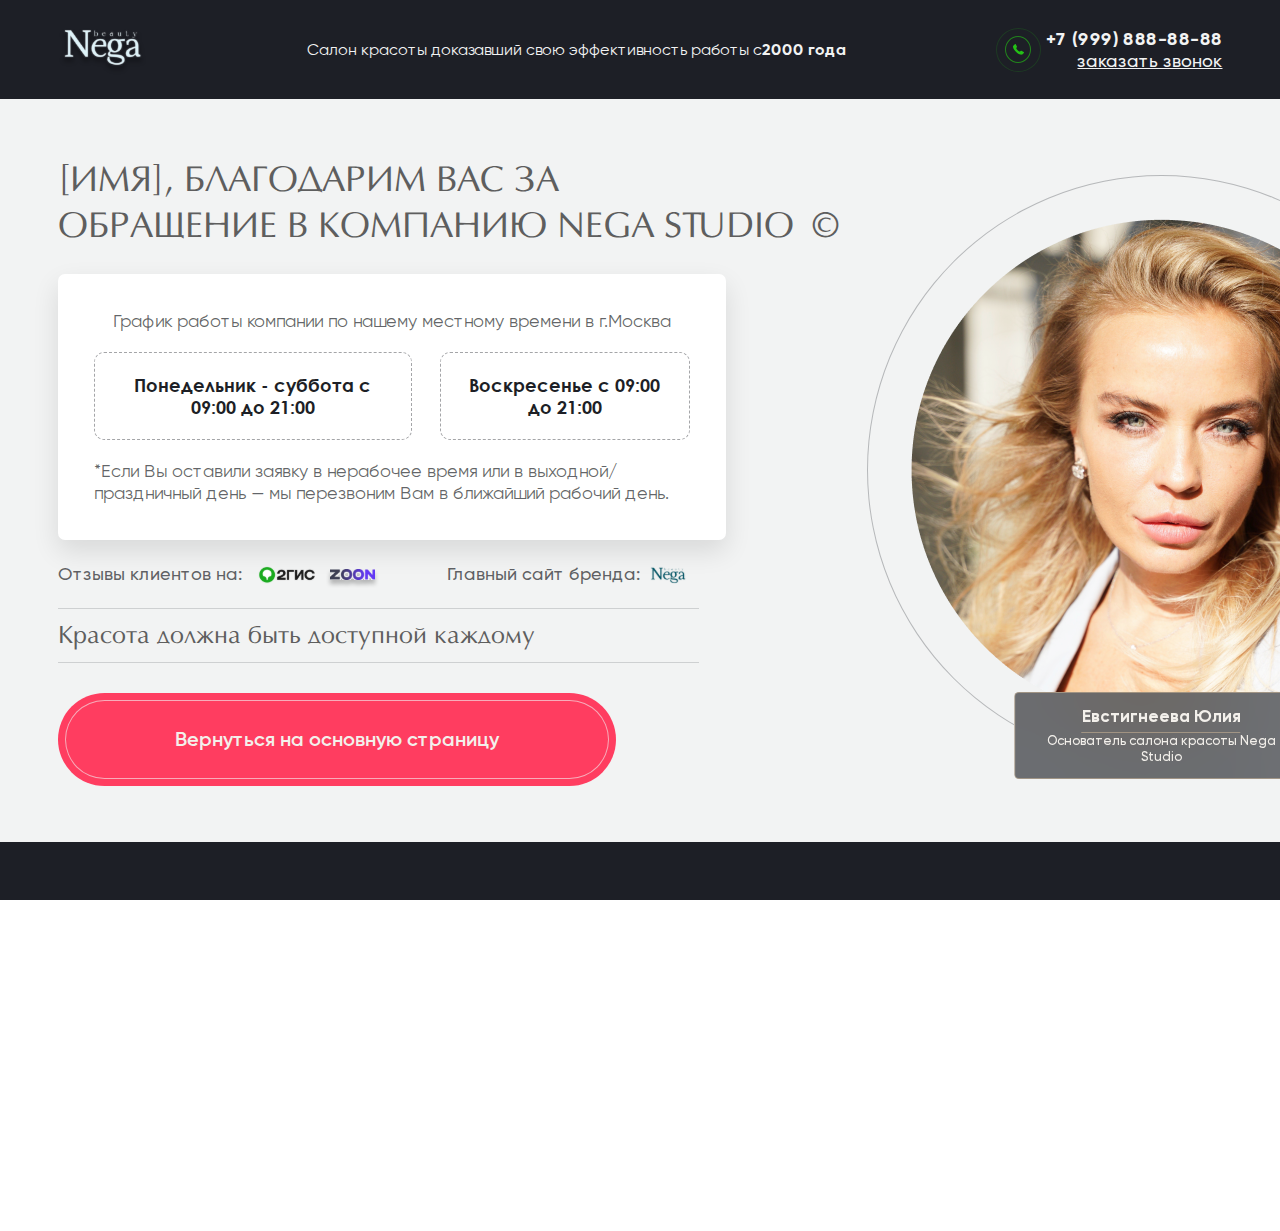
==== thanks.html @ 0b63f5b9 "modals" ====
<!DOCTYPE html>
<html lang="en">
  <head>
    <meta charset="UTF-8" />
    <meta http-equiv="X-UA-Compatible" content="IE=edge" />
    <meta name="viewport" content="width=device-width, initial-scale=1.0" />
    <link rel="stylesheet" href="./css/reset.css" />
    <link rel="stylesheet" href="./css/style.css" />
    <link rel="stylesheet" href="./css/thanks.css" />
    <title>Имидж-студия Nega Beauty</title>
  </head>
  <body id="thanks-body">
    <div class="wrapper thanks-wrapper">
      <header class="header thanks__header">
        <div class="container">
          <div class="header__body">
            <div class="header__logo">
              <img src="./img/thanks/logo.svg" alt="logo" />
            </div>
            <div class="header__descr thanks__descr">
              Салон красоты доказавший свою эффективность работы с
              <span>2000 года</span>
            </div>
            <div class="phone__block">
              <div class="phone__block-img thanks__img">
                <img src="./img/header/phone.svg" alt="phone" />
              </div>
              <div class="phone__block-link thank">
                <a class="phone__number" href="tel:+79166300041"
                  >+7 (999) 888-88-88</a
                >
                <div class="phone__link thank">
                  <a class="modal-phone" data-id="#phone"> заказать звонок </a>
                </div>
              </div>
            </div>
          </div>
        </div>
      </header>
      <div class="thanks">
        <div class="thanks__body">
          <div class="container">
            <div class="thanks__body-content">
              <h2 class="thanks__title">
                <span id="thanks-name">[Имя],</span> благодарим Вас за<br />обращение
                в компанию Nega Studio&nbsp;&copy;
              </h2>
              <div class="thanks__block">
                <p class="block__chart">
                  График работы компании по нашему местному времени в г.Москва
                </p>
                <div class="thanks__block-list">
                  <div class="block__item">
                    Понедельник - суббота с 09:00 до 21:00
                  </div>
                  <div class="block__item">Воскресенье с 09:00 до 21:00</div>
                </div>
                <div class="block__chart-info">
                  *Если Вы оставили заявку в нерабочее время или в
                  выходной/праздничный день — мы перезвоним Вам в ближайший
                  рабочий день.
                </div>
              </div>
              <div class="thanks__links">
                <div class="thanks__feedback">
                  <p class="thanks__feedback-descr">Отзывы клиентов на:</p>
                  <div class="thanks__feedback-icons">
                    <img src="./img/thanks/2gis.svg" alt="2gis" />
                    <img src="./img/thanks/zoon.svg" alt="zoon" class="zoon" />
                  </div>
                </div>
                <div class="thanks__mainweb">
                  <div class="thanks__mainweb-descr">Главный сайт бренда:</div>
                  <img src="./img/thanks/web.svg" alt="web" />
                </div>
              </div>
              <div class="thanks__text">
                Красота должна быть доступной каждому
              </div>
              <div class="btn__cover">
                <button class="btn thanks__btn">
                  Вернуться на основную страницу
                </button>
              </div>
              <div class="thanks__circle">
                <img
                  src="./img/thanks/owner.png"
                  alt="owner"
                  class="owner__photo"
                />
                <div class="about__owner">
                  <div class="owner__title">Евстигнеева Юлия</div>
                  <div class="owner__descr">
                    Основатель салона красоты <span>Nega Studio</span>
                  </div>
                </div>
              </div>
            </div>
          </div>
        </div>
      </div>
      <footer class="footer">
        <div class="container">
          <div class="footer__body">
            <div class="footer__top">
              <p>Nega Studio ®,2000-2022 г.</p>
              <p>ООО «РИЧИ»,ИНН 123456789</p>
              <p>Россия, г. Москва</p>
            </div>
            <div class="footer__middle">
              <img
                src="./img/footer/logo.png"
                alt="logo"
                class="footer__logo"
              />
              <img src="./img/footer/vk.png" alt="vk" class="footer__vk" />
              <div class="footer__policy">
                <span class="politicy">Политика конфиденциальности</span>
              </div>
            </div>
            <div class="footer__bottom">
              <div class="phone__block footer">
                <div class="phone__block-img footer">
                  <img src="./img/header/phone.svg" alt="phone" />
                </div>
                <div class="phone__block-link">
                  <a class="phone__number footer" href="tel:+79166300041"
                    >+7 (999) 888-88-88</a
                  >
                  <div class="phone__link footer">
                    <a class="modal-phone footer" data-id="#phone">
                      заказать звонок
                    </a>
                  </div>
                </div>
              </div>
              <a
                class="f5__block"
                href="https://xn--5-7sbamtgf4aex7b0b.xn--p1ai/"
                target="_blank"
              >
                <img src="./img/footer/f5.png" alt="f5" />
                <p class="f5__descr">
                  Упаковка и продвижение франшиз: <span>«Франчайзинг5»</span>
                </p>
              </a>
            </div>
          </div>
        </div>
      </footer>
    </div>
    <script src="./js/thanks.js"></script>
  </body>
</html>
---- css/style.css ----
@font-face {
  font-family: "gilroy-bold";
  src: url("../fonts/gilroy-bold.ttf");
}
@font-face {
  font-family: "gilroy-medium";
  src: url("../fonts/gilroy-medium.ttf");
}
@font-face {
  font-family: "gilroy-regular";
  src: url("../fonts/gilroy-regular.ttf");
}
@font-face {
  font-family: "gilroy-semibold";
  src: url("../fonts/gilroy-semibold.ttf");
}
@font-face {
  font-family: "Optima Cyr";
  src: url("../fonts/optima-cyr.otf");
}

/* =========================================== general styles ============================================== */
html,
body {
  width: 100%;
  height: 100%;
  font-family: "gilroy-regular";
  font-weight: 400;
  color: #5e5e5e;
  -webkit-font-smoothing: antialiased;
  -moz-osx-font-smoothing: grayscale;
}

.wrapper {
  width: 100%;
  min-height: 100%;
  display: flex;
  flex-direction: column;
  margin: 0 auto;
}
.page__content {
  flex: 1 1 100%;
}
.container {
  max-width: 1310px;
  padding: 0 15px;
  margin: 0 auto;
}
@media (max-width: 600px) {
  .container {
    max-width: 300px;
  }
}
.title {
  font-family: "Optima Cyr";
  font-weight: 400;
  font-size: 35px;
  line-height: 100%;
  text-align: center;
  text-transform: uppercase;
  color: #fff;
}
.title span {
  background: #ffe2c7;
  padding: 2px 7px;
  border-radius: 8px;
  color: #343c43;
}
@media (max-width: 768px) {
  .title {
    font-size: 28px;
  }
}
@media (max-width: 600px) {
  .title {
    font-size: 20px;
    line-height: 120%;
  }
}
.descr {
  font-family: "Optima Cyr";
  font-weight: 400;
  font-size: 25px;
  line-height: 100%;
  text-align: center;
  color: #f3f0eb;
}
@media (max-width: 768px) {
  .descr {
    font-size: 20px;
  }
}
@media (max-width: 600px) {
  .descr {
    font-size: 18px;
    line-height: 120%;
  }
}
.btn__cover {
  background: #ff3d60;
  border-radius: 85px;
  padding: 7px;
  display: inline-block;
}

.btn__cover:hover {
  background: #ff5170;
  box-shadow: 0px 0px 19px #ff5170;
}
.btn__cover:active .btn {
  background: #f22147;
}
.btn__cover:active {
  background: #f22147;
  box-shadow: 0px 4px 9px rgba(0, 0, 0, 0.19);
}
.btn {
  background: #ff3d60;
  border-radius: 85px;
  border: 1px solid rgba(242, 244, 243, 0.61);
  font-family: "gilroy-semibold";
  font-weight: 600;
  font-size: 20px;
  line-height: 25px;
  text-align: center;
  color: #f3f0eb;
  padding: 26px 109px 25.5px;
}

/* =================================================  header  ================================================ */
.header {
  position: absolute;
  top: 0;
  left: 0;
  width: 100%;
  z-index: 5;
  padding: 24px 0px;
}
.header__body {
  display: flex;
  justify-content: space-between;
}
.header__logo {
  display: flex;
  align-items: center;
}
.header__logo-line {
  width: 45px;
  height: 1px;
  background-color: #5e5e5e;
  transform: rotate(90deg);
  padding: 0 22px;
}
.header__logo-descr {
  font-weight: 400;
  font-size: 13px;
  line-height: 143.52%;
  max-width: 93px;
}
.header__descr {
  font-weight: 500;
  font-size: 18px;
  line-height: 22px;
  text-align: center;
  max-width: 315px;
  margin: 0 auto;
}
.phone__block {
  display: flex;
  align-items: center;
}
.phone__block-img {
  width: 26px;
  height: 27px;
  border-radius: 50%;
  border: 1px solid rgba(36, 192, 22, 0.63);
  display: flex;
  align-items: center;
  justify-content: center;
  margin-right: 15px;

  position: relative;
}
.phone__block-img::before {
  content: "";
  width: 45px;
  height: 44px;
  border-radius: 50%;
  border: 1px solid rgba(36, 192, 22, 0.17);

  position: absolute;
  top: -9px;
  left: -10px;
}
.phone__block:hover .phone__block-img {
  animation: ring 1s 0.4s ease-in-out infinite;
}
@keyframes ring {
  0% {
    transform: scale(50%);
  }
  15% {
    transform: scale(55%);
  }
  30% {
    transform: scale(60%);
  }
  45% {
    transform: scale(65%);
  }
  60% {
    transform: scale(70%);
  }
  75% {
    transform: scale(80%);
  }
  90% {
    transform: scale(90%);
  }
  100% {
    transform: scale(100%);
  }
}
.phone__number {
  font-family: "gilroy-bold";
  font-weight: 700;
  font-size: 18px;
  line-height: 22px;
  text-align: right;
  letter-spacing: 0.025em;
  text-transform: uppercase;
}
.phone__link {
  font-family: "gilroy-medium";
  text-decoration: underline;
  font-weight: 500;
  font-size: 18px;
  line-height: 120%;
  text-align: right;
  cursor: pointer;
}
.phone__link:hover {
  text-decoration: none;
}
@media (max-width: 768px) {
  .header__descr {
    display: none;
  }
}
@media (max-width: 600px) {
  .header__logo-line {
    display: none;
  }
  .header__logo-descr {
    display: none;
  }
  .phone__block-img {
    display: none;
  }
  .phone__number {
    font-size: 16px;
  }
  .phone__link {
    font-size: 16px;
  }
  .header {
    padding: 20px 0px;
  }
}
/* =======================================  main  ========================================== */
.main {
  background: url("../img/main/effect.png") 0 0 / cover no-repeat,
    url("../img/main/owner.png") 100% 100% no-repeat,
    url("../img/main/back.png") 50% 50% / cover no-repeat;
}
.main__body {
  padding: 183px 0px 99px;
}
.main__title {
  font-family: "Optima Cyr";
  font-style: normal;
  font-weight: 400;
  font-size: 36px;
  line-height: 128.5%;
  text-transform: uppercase;
  max-width: 955px;
  padding-bottom: 46px;
}
.main__title span {
  color: rgba(52, 60, 67, 1);
  background-color: #ffe2c7;
  border-radius: 8px;
}
.main__descr {
  font-weight: 300;
  font-size: 24px;
  line-height: 120%;
  max-width: 760px;
  padding-bottom: 48px;
}
.main__descr span {
  font-family: "gilroy-bold";
  font-weight: 700;
}
.main__list {
  display: flex;
  padding-bottom: 81px;
}
.main__list > *:not(:last-child) {
  margin-right: 62px;
}
.main__item {
  display: flex;
  flex-direction: column;
  align-items: center;
}
.main__item-img {
  width: 55.65px;
  height: 55.65px;
  border-radius: 50%;
  border: 1.0702px dashed #343c43;
  display: flex;
  justify-content: center;
  align-items: center;
  margin-bottom: 12px;
}
.main__item-descr {
  max-width: 276px;
  font-weight: 400;
  font-size: 17px;
  line-height: 20px;
  text-align: center;
}
.main__item-descr span {
  font-family: "gilroy-bold";
  font-weight: 700;
}
.main__button {
  display: flex;
  align-items: center;
}
.button__line {
  width: 44px;
  height: 3px;
  background: rgba(0, 0, 0, 0.28);
  border-radius: 17px;
  transform: rotate(90deg);
}
.button__descr {
  max-width: 270px;
  font-family: "gilroy-medium";
  font-weight: 500;
  font-size: 18px;
  line-height: 125%;
  color: rgba(29, 31, 38, 0.5);
}
.main__slider {
  display: none;
}
@media (max-width: 990px) {
  .main__title {
    font-size: 32px;
  }
  .main__descr {
    font-size: 22px;
    padding-bottom: 35px;
  }
  .main__list > *:not(:last-child) {
    margin-right: 30px;
  }
}
@media (max-width: 768px) {
  .main__title {
    font-size: 26px;
    padding-bottom: 30px;
  }
  .main__descr {
    font-size: 18px;
    padding-bottom: 30px;
  }
  .main__body {
    padding: 138px 0px 50px;
  }
  .btn {
    padding: 18px 65px 18.5px;
  }
}
@media (max-width: 600px) {
  .main {
    background: url("../img/main/effect.png") 0% 100% / cover no-repeat,
      url("../img/main/back.png") 50% 50% / cover no-repeat;
  }
  .main__body {
    padding: 85px 0px 40px;
  }
  .main__title {
    font-size: 20px;
    text-align: center;
    padding-bottom: 25px;
  }
  .main__descr {
    font-size: 16px;
    padding-bottom: 25px;
    text-align: center;
  }
  .main__list {
    display: none;
  }
  .main__slider {
    display: block;
    padding-bottom: 25px;
  }
  .slider-flex {
    display: flex;
    position: relative;
  }
  .slider-track {
    margin: 0 auto;
  }

  .slide-list {
    display: none;
    transition: opacity 0.3s ease-in-out;
  }
  .slide-active {
    display: block;
  }

  .slide-dots {
    display: flex;
    justify-content: center;
    margin-top: 15px;
  }
  .slide-dot.slide-active {
    background-color: #ff3d60;
  }
  .slide-dot {
    width: 15px;
    height: 15px;
    border-radius: 50%;
    background-color: #ffe2c7;
    margin-right: 10px;
    cursor: pointer;
  }
  .slide-dot:last-child {
    margin-right: 0;
  }
  .main__button {
    flex-direction: column;
  }
  .btn {
    font-size: 18px;
    padding: 16px 37px 15.5px;
  }
  .button__line {
    display: none;
  }
  .button__descr {
    font-size: 16px;
    margin: 0 auto;
    text-align: center;
    padding-top: 15px;
  }
}

/* ===================================  format  =============================================== */

.format {
  background: url("../img/format/back.png") 50% / cover no-repeat;
  overflow-x: hidden;
}
.format__body {
  padding: 155px 0 140px;
}

.format__title {
  max-width: 580px;
  margin: 0 auto;
  padding-bottom: 16px;
}
.format__descr {
  padding-bottom: 238px;
}
.format__tab {
  padding-bottom: 60px;
}
.tabs {
  display: flex;
}
.tabs > *:not(:last-child) {
  margin-right: 30px;
}
.tab__elem {
  display: flex;
  align-items: center;
  justify-content: center;
  padding: 16px 45px 11px;
  border-top-left-radius: 24px;
  border-top-right-radius: 24px;
  border: 1px solid #f8e7c6;
  border-bottom: none;
  color: #ebe5e5;
  font-family: "gilroy-semibold";
  font-weight: 600;
  font-size: 18px;
  line-height: 22px;
  text-align: center;
  max-width: 260px;
  transition: all 0.1s ease-in-out;
  cursor: pointer;
}
.tab__elem.active {
  color: #46484c;
  background: linear-gradient(180deg, #e3c08d 0%, #fed88c 100%);
  box-shadow: inset 0px -6px 14px rgba(0, 0, 0, 0.25);
  border: none;
}
.contents {
  position: relative;
}
.content__elem {
  background: linear-gradient(101.11deg, #f5ebeb 0.65%, #d7d7d7 100%);
  border-radius: 0px 24px 24px 24px;
  width: 100%;
  padding: 53px 45px 29px;
  display: none;
  position: relative;
  z-index: 5;
}
.content__elem.active {
  display: block;
}
.content__img {
  display: none;
  position: absolute;
  top: -205px;
  right: 181px;
  z-index: 1;
}
.content__img.first {
  z-index: 10;
}
.content__img.second {
  top: -247px;
  right: 0px;
}
.content__img.active {
  display: block;
}
.content__effect {
  position: absolute;
  top: -335px;
  right: 39px;
  max-width: 650px;
}
.elem__top {
  display: flex;
  justify-content: space-between;
  align-items: center;
  padding-bottom: 33px;
  border-bottom: 1px solid #32405c;
}
.elem__title {
  font-family: "gilroy-medium";
  font-weight: 500;
  font-size: 25px;
  line-height: 120%;
  color: #46484c;
}
.elem__title span {
  font-family: "gilroy-bold";
  font-weight: 700;
}
.elem__count {
  font-family: "gilroy-bold";
  font-weight: 700;
  font-size: 20px;
  line-height: 125%;
  text-align: right;
  color: #46484c;
}
.elem__block {
  display: flex;
}
.elem__block > *:not(:last-child) {
  margin-right: 75px;
}
.elem__block.second > *:not(:last-child) {
  margin-right: 55px;
}
.block__item {
  padding: 28px 0px 50px;
}
.block__item-title {
  display: flex;
  align-items: center;
  justify-content: center;
  padding: 10px;
  background: #32405c;
  border-radius: 15px;
  font-family: "gilroy-regular";
  font-weight: 400;
  font-size: 18px;
  line-height: 120%;
  color: #f8f8f8;
  margin-bottom: 60px;
  height: 90px;
}
.block__item-title.second {
  padding: 10px;
}

.block__item-title span {
  font-family: "gilroy-semibold";
  font-weight: 600;
}

.block__item-item {
  display: flex;
  justify-content: space-between;
  align-items: center;
  border-bottom: 1px dashed #cfcfcf;
}
.block__item-descr {
  font-family: "gilroy-regular";
  font-weight: 400;
  font-size: 18px;
  line-height: 144.43%;
  color: #46484c;
}
.elem__bottom {
  display: flex;
  justify-content: space-between;
}
.elem__text {
  font-family: "gilroy-regular";
  font-weight: 400;
  font-size: 20px;
  line-height: 120%;
}
.elem__text span {
  font-family: "gilroy-bold";
  font-weight: 700;
}

@media (max-width: 1198px) {
  .content__effect {
    width: 550px;
    top: -269px;
    right: 35px;
  }
  .content__img.second {
    max-width: 380px;
    top: -155px;
    right: 70px;
  }
  .content__img.first {
    max-width: 320px;
    top: -165px;
    right: 140px;
  }
  .block__item-title {
    padding: 10px 15px;
  }
}
@media (max-width: 1131px) {
  .content__elem {
    padding: 30px 20px 20px;
  }
  .elem__title {
    font-size: 20px;
  }
  .elem__count {
    font-size: 18px;
  }
  .elem__top {
    padding-bottom: 20px;
  }
  .elem__text {
    font-size: 18px;
  }
}
@media (max-width: 1024px) {
  .content__effect {
    display: none;
  }
  .content__img.first {
    right: 28px;
  }
  .content__img.second {
    right: -6px;
  }
  .tab__elem {
    padding: 15px 20px 11px;
    font-size: 16px;
  }
  .block__item-title {
    font-size: 16px;
    margin-bottom: 35px;
  }
  .elem__block.second > *:not(:last-child) {
    margin-right: 30px;
  }
  .elem__block > *:not(:last-child) {
    margin-right: 30px;
  }
  .block__item-descr {
    font-size: 14px;
  }
  .elem__text {
    font-size: 16px;
    max-width: 190px;
  }
}
@media (max-width: 850px) {
  .content__img.active {
    display: none;
  }
}
@media (max-width: 768px) {
  .format__body {
    padding: 80px 0;
  }
  .format__descr {
    padding-bottom: 55px;
  }
  .format__tab {
    padding-bottom: 25px;
  }
  .elem__title {
    font-size: 16px;
  }
  .elem__count {
    font-size: 15px;
  }
  .content__elem {
    padding: 15px;
  }
  .elem__top {
    padding-bottom: 15px;
  }
  .block__item {
    padding: 15px 0px 25px;
  }
  .elem__block {
    flex-direction: column;
  }
  .elem__block > *:not(:last-child) {
    margin-right: 0px;
  }
  .elem__bottom {
    flex-direction: column;
  }
  .elem__text {
    max-width: 100%;
    margin: 0 auto;
    text-align: center;
  }
  .elem__block.second > *:not(:last-child) {
    margin-right: 0px;
  }
}
@media (max-width: 600px) {
  .format__body {
    padding: 40px 0;
  }
  .format__descr {
    padding-bottom: 25px;
  }
  .tabs > *:not(:last-child) {
    margin-right: 10px;
  }
  .tab__elem {
    padding: 7px;
    font-size: 14px;
    max-width: 152px;
    line-height: 16px;
    border-top-left-radius: 12px;
    border-top-right-radius: 12px;
  }
  .content__elem {
    border-radius: 0px;
  }
  .elem__top {
    flex-direction: column;
    align-items: center;
    justify-content: center;
    text-align: center;
  }
  .block__item-title {
    padding: 5px;
    font-size: 14px;
    text-align: center;
    margin-bottom: 20px;
    height: auto;
  }
  .block__item {
    padding: 15px 0px;
  }
  .elem__text {
    font-size: 14px;
  }
  .elem__bottom > *:not(:last-child) {
    padding-bottom: 5px;
  }
  .block__item-title.second {
    padding: 5px;
  }
}

.format__sale {
  border-top: 1px solid #dcc29d;
  border-bottom: 1px solid #dcc29d;
  display: flex;
  justify-content: space-between;
  align-items: center;
  margin-bottom: 50px;
}
.sale__descr {
  font-family: "gilroy-regular";
  font-weight: 400;
  font-size: 20px;
  line-height: 116.2%;
  color: #f5ebeb;
  max-width: 946px;
  margin-right: 10px;
}
.sale__descr span {
  color: rgba(220, 194, 157, 1);
  font-family: "gilroy-bold";
  font-weight: 700;
}
.sale__amount {
  font-family: "Bebas Neue", cursive;
  font-size: 90.2219px;
  line-height: 116.2%;
  text-align: right;
  color: #dcc29d;
}

@media (max-width: 1024px) {
  .sale__amount {
    font-size: 75px;
  }
}
@media (max-width: 768px) {
  .sale__amount {
    font-size: 60px;
  }
  .sale__descr {
    font-size: 18px;
  }
}
@media (max-width: 600px) {
  .format__sale {
    flex-direction: column;
    padding: 5px;
    margin-bottom: 30px;
  }
  .sale__amount {
    font-size: 45px;
  }
  .sale__descr {
    font-size: 16px;
    text-align: center;
    margin-right: 0px;
  }
}

.format__marketing {
  display: flex;
  flex-direction: column;
  align-items: center;
  justify-content: center;
}
.marketing__schema {
  margin-right: 60px;
  margin-bottom: 87px;
}
.marketing__descr {
  font-family: "gilroy-medium";
  font-weight: 500;
  font-size: 18px;
  line-height: 120%;
  text-align: center;
  color: #d9d9d9;
  max-width: 1060px;
}
.marketing__descr.first {
  padding-bottom: 20px;
}
.marketing__block {
  display: none;
}
@media (max-width: 1023px) {
  .marketing__schema {
    max-width: 650px;
    margin-right: 35px;
    margin-bottom: 40px;
  }
}
@media (max-width: 768px) {
  .marketing__schema {
    max-width: 500px;
  }
  .marketing__descr {
    font-size: 16px;
  }
}
@media (max-width: 600px) {
  .marketing__schema {
    display: none;
  }
  .marketing__block {
    display: block;
  }
  .marketing__title {
    font-family: "gilroy-medium";
    font-weight: 500;
    font-size: 16px;
    line-height: 120%;
    text-align: center;
    color: #d9d9d9;
    border-radius: 15px;
    border: 1px dashed #ffffff;
    padding: 5px;
  }
  .marketing__title span {
    color: #dcc29d;
    font-family: "gilroy-bold";
  }
  .marketing__list {
    padding-top: 15px;
    padding-bottom: 25px;
  }
  .marketing__list > *:not(:last-child) {
    padding-bottom: 10px;
  }
  .marketing__item {
    display: flex;
    justify-content: space-between;
    align-items: center;
    padding: 5px 10px;
  }
  .marketing__item p {
    font-family: "gilroy-medium";
    font-weight: 500;
    font-size: 14px;
    line-height: 120%;
    color: #f3f0eb;
  }
  .marketing__item img {
    width: 28px;
  }
}
/* ====================================================  history  =============================================== */
.history {
  background: url("../img/history/back.png") 50% 0 / cover no-repeat;
}
.history__body {
  padding: 188px 0px 109px;
  position: relative;
}
.history__title {
  max-width: 620px;
  margin-left: 546px;
  color: #5e5e5e;
  text-align: left;
  padding-bottom: 42px;
}
.history__list {
  margin-left: 546px;
}
.history__list > *:not(:last-child) {
  margin-bottom: 28px;
}

.history__item-title {
  font-family: "gilroy-bold";
  font-size: 25px;
  color: #5e5e5e;
}
.history__item-descr {
  font-family: "gilroy-medium";
  font-size: 18px;
  line-height: 120%;
  color: #5e5e5e;
}

.history__card {
  position: absolute;
  left: 240px;
  bottom: 267px;
  background: rgba(29, 31, 38, 0.63);
  border: 1px solid rgba(220, 194, 157, 0.47);
  backdrop-filter: blur(42px);
  border-radius: 5px;
  padding: 13px 20px;
}
.card__title {
  font-family: "gilroy-bold";
  font-size: 18px;
  line-height: 120%;
  color: #f3f0eb;
  padding-bottom: 4px;
  border-bottom: 1px solid rgba(220, 194, 157, 0.47);
}
.card__descr {
  font-family: "gilroy-medium";
  font-size: 14px;
  line-height: 120%;
  color: #f3f0eb;
  max-width: 160px;
}
.card__descr span {
  font-family: "gilroy-bold";
}

@media (max-width: 1200px) {
  .history__title {
    margin-left: calc(15px + (546 - 15) * ((100vw - 600px) / (1200 - 600)));
  }
  .history__list {
    margin-left: calc(15px + (546 - 15) * ((100vw - 600px) / (1200 - 600)));
  }
}
@media (max-width: 1100px) {
  .history__card {
    display: none;
  }
}
@media (max-width: 768px) {
  .history__body {
    padding: 80px 0px 60px;
  }
  .history__item {
    padding-left: 20px;
  }
  .history__item-title {
    font-size: 20px;
  }
  .history__item-descr {
    font-size: 16px;
  }
}
@media (max-width: 600px) {
  .history__body {
    padding: 40px 0px;
  }
  .history__title {
    margin-left: 0px;
    padding-bottom: 25px;
    text-align: center;
  }
  .history__list {
    margin-left: 0px;
  }
  .history__item {
    padding-left: 0px;
  }
  .history__item-title {
    font-size: 16px;
    text-align: center;
    padding-bottom: 5px;
  }
  .history__item-descr {
    font-size: 14px;
    text-align: center;
  }
  .history__list > *:not(:last-child) {
    margin-bottom: 20px;
  }
}

/* =====================================================  way  ============================================ */
.way {
  background: url("../img/way/way.png") 50% 0 / cover no-repeat, #e0e0e0;
}

.way__body {
  padding-top: 45px;
  padding-bottom: 88px;
}
.way__title {
  font-family: "Optima Cyr";
  font-weight: 400;
  font-size: 30px;
  line-height: 116%;
  text-transform: uppercase;
  color: #5e5e5e;
  padding-bottom: 32px;
}
.way__list {
  display: flex;
  padding-bottom: 180px;
}
.way__list > *:not(:last-child) {
  margin-right: 40px;
}
.way__item.first {
  padding-top: 431px;
}
.way__item.first img {
  padding-top: 44px;
}
.way__item.second {
  padding-top: 301px;
}
.way__item.second img {
  padding-top: 53px;
}
.way__item.third {
  padding-top: 88px;
}
.way__item.third img {
  padding-top: 139px;
}
.way__item.fourth img {
  padding-top: 48px;
}
.way__item-title {
  font-family: "gilroy-bold";
  font-size: 25px;
  line-height: 31px;
  color: #5e5e5e;
  padding-bottom: 15px;
}
.way__item-descr {
  max-width: 290px;
  font-family: "gilroy-medium";
  font-size: 18px;
  line-height: 120%;

  color: #5e5e5e;
}

.way__form {
  background: #1d1f26;
  border-radius: 10px;
  padding-top: 45px;
  padding-bottom: 51px;
}
.way__form-title {
  font-family: "Optima Cyr";
  font-weight: 400;
  font-size: 25px;
  line-height: 116%;
  text-align: center;
  text-transform: uppercase;
  color: #f3f0eb;
  max-width: 867px;
  margin: 0 auto;
  padding-bottom: 20px;
}
.form__field {
  display: flex;
  justify-content: space-between;
  align-items: center;
  padding: 0px 52px 0px;
  margin-bottom: 25px;
}
.form__input {
  border: 1px solid rgba(255, 255, 255, 0.24);
  border-radius: 5px;
  background: none;
  width: 244px;
  height: 56px;
  font-family: "gilroy-regular";
  font-style: italic;
  font-size: 16px;
  line-height: 19px;
  color: rgba(255, 255, 255, 0.7);
}
.form__input-phone {
  background: url("../img/form/phone.svg") 10px 18px no-repeat;
  padding-left: 36px;
}
.form__input-city {
  background: url("../img/form/email.svg") 24px 20px no-repeat;
  padding-left: 53px;
}
.form__input-name {
  background: url("../img/form/name.svg") 7px 15px no-repeat;
  padding-left: 34px;
}
.btn__way {
  padding: 19px 67px 17px;
}
.form__policy {
  display: flex;
  align-items: flex-start;
  justify-content: center;
  max-width: 1075px;
  margin: 0 auto;
}
.policy__tick {
  margin-right: 5px;
}
.form__policy p {
  max-width: 267px;
  font-family: "gilroy-regular";
  font-size: 11px;
  line-height: 13px;

  color: rgba(82, 76, 73, 0.56);
}
.politicy {
  color: #000;
  text-decoration: underline;
}
.politicy:hover {
  text-decoration: none;
}
.adaptive__btn {
  display: none;
}
@media (max-width: 1224px) {
  .form__field {
    flex-direction: column;
  }
  .form__field > *:not(:last-child) {
    margin-bottom: 15px;
  }
  .form__input {
    width: 330px;
  }
}
@media (max-width: 1172px) {
  .way__item.fourth img {
    padding-top: 15px;
  }
}
@media (max-width: 1112px) {
  .way__item.second img {
    padding-top: 15px;
  }
}
@media (max-width: 1024px) {
  .way__item-title {
    font-size: 22px;
    line-height: 22px;
  }
  .way__item-descr {
    font-size: 16px;
  }
  .way__item.first {
    padding-top: 0px;
  }
  .way__item.second {
    padding-top: 0px;
  }
  .way__item.third {
    padding-top: 0px;
  }
  .way__item img {
    display: none;
  }
  .way {
    background: url("../img/way/way.png") 50% / cover no-repeat, #e0e0e0;
    background-blend-mode: screen;
  }
  .way__list {
    display: flex;
    padding-bottom: 50px;
  }
  .way__list > *:not(:last-child) {
    margin-right: 15px;
  }
}
@media (max-width: 768px) {
  .way__list {
    flex-direction: column;
    max-width: 300px;
    margin: 0 auto;
  }
  .way__list > *:not(:last-child) {
    margin-right: 0px;
    margin-bottom: 15px;
  }
  .way__title {
    max-width: 270px;
    margin: 0 auto;
  }
  .way__form-title {
    font-size: 20px;
  }
  .form__input {
    width: 270px;
  }
  .btn__way {
    padding: 19px 33px 17px;
  }
}
@media (max-width: 600px) {
  .way__form {
    display: none;
  }
  .adaptive__btn {
    display: flex;
    justify-content: center;
  }
  .btn__way {
    padding: 18px 39px 17px 32px;
  }
  .way__body {
    padding-top: 40px;
    padding-bottom: 40px;
  }
  .way__list {
    padding-bottom: 25px;
  }

  .way__title {
    text-align: center;
    font-size: 20px;
  }
  .way__item-title {
    text-align: center;
    font-size: 18px;
  }
  .way__item-descr {
    text-align: center;
  }
}

/* =======================================  space  ========================================================== */
.space {
  background: #1d1f26;
}
.space__body {
  padding: 93px 0 78px;
}
.space__title {
  padding-bottom: 19px;
}
.space__descr {
  max-width: 802px;
  margin: 0 auto;
  font-family: "Optima Cyr";
  font-weight: 400;
  font-size: 25px;
  line-height: 100%;
  text-align: center;
  color: rgba(243, 240, 235, 0.7);
  padding-bottom: 46px;
}
.space__list {
  display: flex;
  padding-bottom: 38px;
}
.space__list > *:not(:last-child) {
  margin-right: 40px;
}
.space__item img {
  border-radius: 5px 5px 0px 0px;
}
.space__block {
  display: flex;
  justify-content: space-between;
  padding: 29px 18px;
  background-color: #f2f4f3;
  border-radius: 0px 0px 5px 5px;
}
.space__block-descr {
  font-family: "gilroy-regular";
  font-size: 18px;
  line-height: 120%;
  color: #1d1f26;
}
.space__block-amount {
  font-family: "gilroy-regular";
  font-size: 18px;
  line-height: 120%;
  color: #1d1f26;
}
.space__block-amount span {
  font-family: "gilroy-semibold";
}
.space__text {
  padding: 33px 52px 29px;
  border: 1px solid rgba(255, 226, 199, 0.7);
  border-radius: 10px;
  font-family: "gilroy-medium";
  font-size: 20px;
  line-height: 120%;
  text-align: center;
  color: #f2efea;
  max-width: 892px;
  margin: 0 auto;
}

@media (max-width: 1300px) {
  .space__list {
    justify-content: center;
  }
  .space__item img {
    max-width: 500px;
  }
}
@media (max-width: 1070px) {
  .space__item img {
    max-width: 450px;
    object-fit: cover;
  }
  .space__block-descr {
    font-size: 16px;
  }
  .space__block-amount {
    font-size: 16px;
  }
  .space__list > *:not(:last-child) {
    margin-right: 25px;
  }
}
@media (max-width: 954px) {
  .space__list {
    flex-direction: column;
    align-items: center;
  }
  .space__list > *:not(:last-child) {
    margin-right: 0px;
    margin-bottom: 25px;
  }
  .space__block {
    max-width: 450px;
  }
  .space__descr {
    font-size: 18px;
  }
  .space__text {
    padding: 20px 35px 18px;
    font-size: 18px;
  }
}
@media (max-width: 768px) {
  .space__title span {
    display: inline-block;
  }
}
@media (max-width: 600px) {
  .space__body {
    padding: 40px 0;
  }
  .space__descr {
    font-size: 16px;
    padding-bottom: 25px;
  }
  .space__item img {
    max-width: 270px;
  }
  .space__block {
    padding: 10px;
    flex-direction: column;
    text-align: center;
    align-items: center;
  }
  .space__text {
    padding: 20px;
    font-size: 16px;
  }
}

/* ======================================= statistic ========================================== */
.statistic {
  background: url("../img/statistic/girls.png") 50% / cover no-repeat,
    url("../img/statistic/makeup.png") 100% 0 no-repeat, #f5f5f5;
}

.statistic__body {
  padding: 100px 0px 46px 505px;
}
.statistic__title {
  color: #5e5e5e;
  text-align: left;
  padding-bottom: 51px;
}
.statistic__block {
  background: #fff;
  border-radius: 7px;
  box-shadow: 0px 11px 27px rgba(0, 0, 0, 0.11);
  border: 1px solid rgba(30, 29, 38, 0.17);
  padding: 43px 79px 83px 43px;
}
.statistic__list > *:not(:last-child) {
  margin-bottom: 30px;
}
.statistic__item-title {
  font-family: "gilroy-bold";
  font-size: 25px;
  line-height: 124%;
  color: #5e5e5e;
  padding-bottom: 6px;
}
.statistic__item-descr {
  font-family: "gilroy-medium";
  font-size: 18px;
  line-height: 122%;
  color: rgba(94, 94, 94, 0.7);
}
.statistic__item-descr span {
  font-family: "gilroy-bold";
}
.statistic__item-title.first {
  max-width: 487px;
}
.statistic__item-title.second {
  max-width: 232px;
}
.statistic__item-title.third {
  max-width: 650px;
}
.statistic__item-title.fourth {
  max-width: 388px;
}
.statistic__item-descr.first {
  max-width: 474px;
}
.statistic__item-descr.second {
  max-width: 504px;
}
.statistic__item-descr.third {
  max-width: 504px;
}
.statistic__item-descr.fourth {
  max-width: 600px;
}
@media (max-width: 1023px) {
  .statistic__body {
    padding: 60px 0px 46px 270px;
  }
  .statistic__block {
    background: #fff;
    padding: 25px 35px;
  }
  .statistic__item-title {
    font-size: 20px;
  }
  .statistic__item-descr {
    font-size: 16px;
  }
}
@media (max-width: 767px) {
  .statistic {
    background-blend-mode: overlay;
  }
  .statistic__title {
    padding-bottom: 25px;
    text-align: center;
  }
  .statistic__body {
    padding: 40px 0px 46px 30px;
  }
}
@media (max-width: 600px) {
  .statistic__item-title {
    font-size: 16px;
    text-align: center;
  }
  .statistic__item-descr {
    font-size: 14px;
    text-align: center;
  }
  .statistic__list > *:not(:last-child) {
    margin-bottom: 20px;
  }
  .statistic__block {
    padding: 20px;
  }
}

/* ======================================== period ============================================ */

.period {
  background: url("../img/period/back.png") 50% / cover no-repeat;
}
.period__body {
  padding: 12px 0 60px;
  position: relative;
}
.period__title {
  font-family: "gilroy-bold";
  font-size: 25px;
  line-height: 124%;
  text-align: center;
  color: #5e5e5e;
  max-width: 864px;
  margin: 0 auto;
  padding-bottom: 94px;
}
.period__list {
  display: flex;
  justify-content: space-between;
  padding-bottom: 82px;
}
.first__list {
  display: flex;
  flex-direction: column;
  align-items: flex-end;
  justify-content: space-between;
}
.second__list {
  display: flex;
  flex-direction: column;
  align-items: flex-start;
}
.first__list > *:not(:last-child) {
  margin-bottom: 60px;
}
.second__list > *:not(:last-child) {
  margin-bottom: 60px;
}
.first__item {
  font-family: "gilroy-medium";
  padding: 12px 16px;
  display: flex;
  align-items: center;
  justify-content: center;
  background: #fff;
  box-shadow: 0px 11px 27px rgba(0, 0, 0, 0.11);
  border-radius: 7px;
  text-align: right;
}
.first__item span {
  font-family: "gilroy-bold";
}
.second__item {
  font-family: "gilroy-medium";
  padding: 12px 16px;
  display: flex;
  align-items: center;
  justify-content: center;
  background: #fff;
  box-shadow: 0px 11px 27px rgba(0, 0, 0, 0.11);
  border-radius: 7px;
  text-align: left;
  padding: 12px 6px 12px 16px;
}
.second__item span {
  font-family: "gilroy-bold";
}
.first__item.first {
  max-width: 299px;
}
.first__item.second {
  max-width: 299px;
}
.first__item.third {
  max-width: 340px;
}
.second__item.first {
  max-width: 299px;
}
.second__item.second {
  max-width: 299px;
}
.second__item.third {
  max-width: 340px;
}

.period__photo {
  width: 396px;
  height: 396px;
  border: 1px solid rgba(29, 31, 38, 0.14);
  border-radius: 50%;
  display: flex;
  align-items: center;
  justify-content: center;
  position: absolute;
  left: 50%;
  transform: translateX(-50%);
  top: 17%;
}
.period__photo-circle {
  width: 354px;
  height: 353px;
  background: linear-gradient(
    180deg,
    #1d1f26 31.33%,
    rgba(29, 31, 38, 0) 107.02%
  );
  border-radius: 50%;
  position: relative;
}
.period__photo-circle img {
  position: absolute;
  bottom: 0px;
}
.period__block {
  max-width: 1182px;
  margin: 0 auto;
  display: flex;
  align-items: center;
  justify-content: center;
  border: 1px solid rgba(0, 0, 0, 0.23);
  border-radius: 10px;
  position: relative;
  margin-bottom: 37px;
}
.period__block::after {
  content: "";
  width: 36px;
  height: 3px;
  position: absolute;
  bottom: -22px;
  left: 50%;
  transform: translateX(-50%);
  background: rgba(0, 0, 0, 0.28);
  border-radius: 17px;
}
.period__block p {
  max-width: 1065px;
  margin: 0 auto;
  font-family: "gilroy-medium";
  font-size: 20px;
  line-height: 120%;
  text-align: center;
  color: #5e5e5e;
}
.period__block p span {
  font-family: "gilroy-bold";
}
.period__subtitle {
  max-width: 390px;
  margin: 0 auto;
  font-family: "gilroy-medium";
  font-size: 18px;
  line-height: 122%;
  color: rgba(29, 31, 38, 0.5);
  margin-bottom: 13px;
}
.period__bottom {
  display: flex;
  flex-direction: column;
  align-items: center;
  justify-content: center;
}
@media (max-width: 1121px) {
  .period__photo-circle img {
    width: 280px;
  }
  .period__photo-circle {
    width: 280px;
    height: 280px;
  }
  .period__photo {
    width: 300px;
    height: 300px;
  }
}
@media (max-width: 1023px) {
  .period__title {
    font-size: 20px;
    padding-bottom: 40px;
  }
  .period__photo {
    position: static;
    margin: 0 auto;
    transform: translateX(0);
    margin-bottom: 25px;
  }
  .first__item {
    justify-content: flex-end;
    background: #fff;
    box-shadow: 0px 11px 27px rgb(0 0 0 / 11%);
    border-radius: 7px;
    text-align: right;
  }
  .period__list {
    justify-content: center;
    padding-bottom: 70px;
  }
  .first__list {
    margin-right: 30px;
  }
  .first__item {
    height: 60px;
  }
  .second__item {
    height: 60px;
  }
  .first__item.first {
    width: 299px;
  }
  .first__list > *:not(:last-child) {
    margin-bottom: 15px;
  }
  .second__list > *:not(:last-child) {
    margin-bottom: 15px;
  }
  .period__title {
    padding-bottom: 30px;
  }
  .period__block {
    padding: 10px 15px;
  }
  .period__block p {
    font-size: 17px;
  }
}
@media (max-width: 600px) {
  .period__body {
    padding: 12px 0px 40px;
  }
  .period__list {
    flex-direction: column;
  }
  .first__list {
    margin-right: 0px;
    justify-content: center;
    align-items: center;
  }
  .first__item {
    align-items: center;
    justify-content: center;
    padding: 10px 15px;
    text-align: center;
    height: 80px;
  }
  .second__item {
    height: 80px;
    text-align: center;
  }
  .second__list {
    align-items: center;
    justify-content: center;
  }
  .first__item.first {
    width: 270px;
  }
  .first__item.second {
    width: 270px;
  }
  .first__item.third {
    margin-bottom: 15px;
    width: 270px;
  }
  .period__photo-circle img {
    width: 240px;
  }
  .period__photo-circle {
    width: 240px;
    height: 240px;
  }
  .period__photo {
    width: 270px;
    height: 270px;
  }
  .period__block p {
    font-size: 16px;
  }
  .period__subtitle {
    font-size: 16px;
    text-align: center;
  }
}

/* ===========================================  areas  ========================================================= */
.areas {
  background: url("../img/areas/back.png") 50% / cover no-repeat;
}

.areas__body {
  padding: 106px 0px 49px;
}
.areas__title {
  padding-bottom: 19px;
}
.areas__descr {
  max-width: 1225px;
  margin: 0 auto;
  color: rgba(243, 240, 235, 0.7);
  padding-bottom: 37px;
}
.areas__list {
  display: grid;
  grid-template-columns: repeat(4, 1fr);
  grid-template-rows: repeat(2, 1fr);
  grid-gap: 40px;
  margin-bottom: 50px;
}
.areas__item {
  width: 290px;
  box-shadow: 0px 11px 27px rgba(255, 255, 255, 0.26);
  border-radius: 7px;
  height: 309px;
}
.areas__item.first {
  background: url("../img/areas/01.png") 50% 100% no-repeat, #fff;
  grid-area: 1 / 1 / 2 / 2;
}
.areas__item.second {
  background: url("../img/areas/02.png") 100% 0% no-repeat, #fff;
  grid-area: 1 / 2 / 2 / 3;
}
.areas__item.third {
  background: url("../img/areas/03.png") 100% 0% no-repeat, #fff;
  grid-area: 1 / 3 / 2 / 4;
}
.areas__item.fourth {
  background: url("../img/areas/04.png") 100% 100% no-repeat, #fff;
  grid-area: 1 / 4 / 2 / 5;
}
.areas__item.fifth {
  background: url("../img/areas/05.png") 0% 100% no-repeat, #fff;
  grid-area: 2 / 1 / 3 / 2;
}
.areas__item.sixth {
  background: url("../img/areas/06.png") 100% 100% no-repeat, #fff;
  grid-area: 2 / 2 / 3 / 3;
}
.areas__item.seventh {
  background: url("../img/areas/07.png") 0% 100% no-repeat, #fff;
  grid-area: 2 / 3 / 3 / 4;
}
.areas__item.eighth {
  background: url("../img/areas/08.png") 100% 100% no-repeat, #fff;
  grid-area: 2 / 4 / 3 / 5;
}
.areas__item-title {
  padding: 24px 0px 8px 26px;
  max-width: 171px;
  font-family: "gilroy-bold";
  font-size: 20px;
  line-height: 125%;
  color: #1d1f26;
}
.areas__item.second .areas__item-title {
  max-width: 140px;
}
.areas__item.third .areas__item-title {
  max-width: 190px;
}
.areas__item.fourth .areas__item-title {
  max-width: 161px;
}
.areas__item.fifth .areas__item-title {
  max-width: 160px;
}
.areas__item.sixth .areas__item-title {
  max-width: 160px;
}
.areas__item.seventh .areas__item-title {
  max-width: 200px;
}
.areas__item.eighth .areas__item-title {
  max-width: 276px;
}
.areas__item.eighth .areas__item-list {
  max-width: 233px;
}

.areas__item-list {
  list-style: disc;
  padding-bottom: 113px;
}
.areas__item-item {
  font-family: "gilroy-medium";
  font-size: 18px;
  line-height: 125%;
  color: rgba(29, 31, 38, 0.7);
  list-style: disc;
  margin-left: 26px;
}

@media (max-width: 1305px) {
  .areas__list {
    grid-gap: 25px;
    max-width: 630px;
    margin: 0 auto 40px auto;

    grid-template-columns: repeat(2, 1fr);
    grid-template-rows: repeat(4, 1fr);
  }

  .areas__item.third {
    grid-area: 2 / 1 / 3 / 2;
  }
  .areas__item.fourth {
    grid-area: 2 / 2 / 3 / 3;
  }
  .areas__item.fifth {
    grid-area: 3 / 1 / 4 / 2;
  }
  .areas__item.sixth {
    grid-area: 3 / 2 / 4 / 3;
  }
  .areas__item.seventh {
    grid-area: 4 / 1 / 5 / 2;
  }
  .areas__item.eighth {
    grid-area: 4 / 2 / 5 / 3;
  }
}
@media (max-width: 1023px) {
  .areas__title {
    line-height: 120%;
  }
  .areas__descr {
    padding-bottom: 30px;
    font-size: 18px;
  }
}
@media (max-width: 767px) {
  .areas__item {
    width: 260px;
    height: 240px;
  }
  .areas__item-title {
    padding: 15px 0px 6px 26px;
    font-size: 16px;
    width: 240px;
  }
  .areas__item-item {
    font-size: 14px;
    margin-left: 25px;
  }
}

@media (max-width: 600px) {
  .areas__body {
    padding: 40px 0 10px;
  }
  .areas__title span {
    display: inline-block;
  }
  .areas__descr {
    padding-bottom: 25px;
    font-size: 16px;
  }
  .areas__list {
    grid-gap: 25px;
    max-width: 280px;
    margin: 0 auto 25px auto;

    grid-template-columns: 1fr;
    grid-template-rows: repeat(8, 1fr);
    grid-gap: 15px;
  }
  .areas__item {
    max-width: 370px;
    margin: 0 auto;
  }
  .areas__item.first {
    grid-area: 1 / 1 / 2 / 2;
  }
  .areas__item.second {
    grid-area: 2 / 1 / 3 / 2;
  }
  .areas__item.third {
    grid-area: 3 / 1 / 4 / 2;
  }
  .areas__item.fourth {
    grid-area: 4 / 1 / 5 / 2;
  }
  .areas__item.fifth {
    grid-area: 5 / 1 / 6 / 2;
    background: url("../img/areas/05.png") -50% 100% no-repeat, #fff;
  }
  .areas__item.sixth {
    grid-area: 6 / 1 / 7 / 2;
  }
  .areas__item.seventh {
    grid-area: 7 / 1 / 8 / 2;
  }
  .areas__item.eighth {
    grid-area: 8 / 1 / 9 / 2;
  }
  .areas__item.fifth .areas__item-item {
    max-width: 170px;
  }
  .areas__item.eighth .areas__item-item {
    max-width: 150px;
  }
}

/* =====================================================  support =============================================== */

.support {
  background: url("../img/support/left.png") 0 100% no-repeat,
    url("../img/support/right.png") 100% 0 no-repeat, #f2f4f3;
}
@media (max-width: 1656px) {
  .support {
    background: url("../img/support/left.png") -20% 100% no-repeat,
      url("../img/support/right.png") 120% 0 no-repeat, #f2f4f3;
  }
}
@media (max-width: 1440px) {
  .support {
    background: url("../img/support/left.png") -40% 100% no-repeat,
      url("../img/support/right.png") 140% 0 no-repeat, #f2f4f3;
  }
}
@media (max-width: 945px) {
  .support {
    background: #f2f4f3;
  }
}
.support__body {
  padding: 82px 0 56px;
}

.support__title {
  max-width: 785px;
  margin: 0 auto;
  padding-bottom: 10px;
  line-height: 123%;
  color: rgba(94, 94, 94, 1);
}
.support__descr {
  font-family: "Optima Cyr";
  font-weight: 400;
  font-size: 25px;
  line-height: 100%;
  text-align: center;
  max-width: 840px;
  margin: 0 auto;
  padding-bottom: 79px;
}
.support__list {
  display: flex;
  justify-content: center;
  height: 470px;
  overflow: hidden;
  transition: all 0.2s ease-in;
  position: relative;
}
.support__list.active {
  height: 100%;
  overflow: visible;
  transition: all 0.2s ease-in;
}
.support__list > * {
  flex: 0 1 50%;
}
.support__first {
  display: flex;
  flex-direction: column;
  align-items: flex-end;
  margin-right: 66px;
  position: relative;
  padding-top: 30px;
}
.support__second {
  padding-top: 30px;
}
.support__first::after {
  content: "";
  width: 12px;
  height: 100%;
  background: linear-gradient(89.98deg, #dcc29d 0.02%, #b6a081 99.99%);
  border-radius: 61px;
  position: absolute;
  right: -33px;
  transform: translateX(50%);
}
.support__item {
  display: flex;
  justify-content: space-between;
}
.support__item-descr {
  font-family: "gilroy-medium";
  font-size: 18px;
  line-height: 122%;
}
.support__item-descr span {
  font-family: "gilroy-bold";
}
.support__item-amount {
  display: flex;
  flex-direction: column;
  align-items: center;
  padding-top: 2px;
}
.item__number {
  font-family: "gilroy-regular";
  font-weight: 300;
  font-size: 18px;
  line-height: 122%;
  text-align: center;
  color: rgba(0, 0, 0, 0.3);
  padding-bottom: 5px;
}
.item__point {
  width: 14px;
  height: 14px;
  border-radius: 50%;
  background: #dbc19c;
}
.support__second .support__item {
  flex-direction: row-reverse;
}
.support__first .support__item {
  text-align: right;
}
.support__second .support__item {
  text-align: left;
}
.support__item.first {
  max-width: 465px;
  margin-bottom: 60px;
}
.support__first .support__item .support__item-descr {
  margin-right: 26px;
}
.support__second .support__item .support__item-descr {
  margin-left: 26px;
}
.support__item.second {
  max-width: 550px;
  margin-bottom: 59px;
}
.support__item.third {
  max-width: 465px;
  margin-bottom: 45px;
}
.support__item.fourth {
  max-width: 361px;
  margin-bottom: 45px;
}
.support__item.fifth {
  max-width: 600px;
  margin-bottom: 48px;
}
.support__item.sixth {
  max-width: 370px;
  margin-bottom: 48px;
}
.support__item.seventh {
  max-width: 576px;
  margin-bottom: 46px;
}
.support__item.eighth {
  max-width: 585px;
  margin-bottom: 47px;
}
.support__item.ninth {
  max-width: 536px;
  margin-bottom: 46px;
}
.support__item.tenth {
  max-width: 425px;
  margin-bottom: 46px;
}
.support__item.eleventh {
  max-width: 585px;
  margin-bottom: 70px;
}
.support__item.twelfth {
  max-width: 590px;
  margin-bottom: 23px;
}
.support__item.thirteenth {
  max-width: 465px;
  margin-bottom: 46px;
}
.support__item.fourteenth {
  max-width: 505px;
  margin-bottom: 23px;
}
.support__item.fifteenth {
  max-width: 465px;
}
.support__item.sixteenth {
  max-width: 505px;
}

.support__button {
  display: none;
  align-items: center;
  justify-content: center;
  max-width: 155px;
  margin: 0 auto;
  transition: all 0.2s ease-in;
  padding-top: 78px;
  padding-bottom: 35px;
  cursor: pointer;
}
.support__button.active {
  display: flex;
}
.support__button2 {
  display: none;
  align-items: center;
  justify-content: center;
  max-width: 155px;
  margin: 0 auto;
  transition: all 0.2s ease-in;
  padding-top: 40px;
  padding-bottom: 35px;
  cursor: pointer;
}
.support__button2.active {
  display: flex;
}
.support__btn {
  text-decoration: underline;
  font-family: "gilroy-regular";
  font-size: 18px;
  line-height: 122%;
  padding-right: 10px;
}
.support__btn:hover {
  text-decoration: none;
}

.support__effect {
  display: none;
  position: absolute;
  bottom: 0;
  left: 0;
}
.support__effect.active {
  display: block;
}
.support__effect-adaptive {
  display: none;
  position: absolute;
  height: 150px;
  bottom: 0;
  left: 0;
}
.support__effect-adaptive.active {
  display: block;
}
.support__subtitle {
  border: 1px solid rgba(0, 0, 0, 0.23);
  border-radius: 10px;
  padding: 21px 54px;
  font-family: "gilroy-medium";
  font-size: 20px;
  line-height: 120%;
  text-align: center;
  position: relative;
  margin-bottom: 36px;
}
.support__subtitle span {
  font-weight: 700;
}
.support__subtitle::after {
  content: "";
  width: 36px;
  height: 3px;
  background: rgba(0, 0, 0, 0.28);
  border-radius: 17px;
  position: absolute;
  bottom: -21px;
  left: 50%;
  transform: translateX(-50%);
}
.support__bottom {
  display: flex;
  flex-direction: column;
  align-items: center;
  justify-content: center;
}
.support__text {
  font-family: "gilroy-medium";
  font-size: 17px;
  line-height: 123.5%;
  text-align: center;
  max-width: 416px;
  margin: 0 auto;
  padding-bottom: 15px;
}
.support__adaptive {
  display: none;
}
@media (max-width: 1187px) {
  .support__item.second {
    margin-bottom: 37px;
  }
}
@media (max-width: 1023px) {
  .support__adaptive {
    display: block;
  }
  .support__list {
    display: none;
  }
  .support__adaptive-list {
    display: flex;
    flex-direction: column;
    height: 364px;
    overflow: hidden;
    position: relative;
  }
  .support__adaptive-list.active {
    height: auto;
    overflow: visible;
  }
  .support__adaptive-list > *:not(:last-child) {
    margin-bottom: 15px;
  }
  .support__adaptive-item {
    max-width: 600px;
    margin: 0 auto;
    display: flex;
    align-items: flex-start;
    justify-content: space-between;
  }
  .support__adaptive-amout {
    display: flex;
    flex-direction: column;
    align-items: center;
    justify-content: center;
    padding-right: 10px;
  }
  .support__adaptive-number {
    font-family: "gilroy-regular";
    font-size: 18px;
    line-height: 122%;
    color: rgba(0, 0, 0, 0.3);
  }
  .support__adaptive-point {
    width: 14px;
    height: 14px;
    border-radius: 50%;
    background: #dbc19c;
  }
  .support__adaptive-descr {
    font-family: "gilroy-medium";
    font-size: 18px;
    line-height: 120%;
    color: rgba(94, 94, 94, 0.7);
  }
  .support__adaptive-descr span {
    font-family: "gilroy-bold";
  }
  .support__button2.adaptive,
  .support__button.adaptive {
    padding: 15px 0px;
  }
}
@media (max-width: 600px) {
  .support__body {
    padding: 40px 0;
  }
  .support__title span {
    display: inline-block;
  }
  .support__descr {
    font-size: 16px;
    padding-bottom: 25px;
  }
  .support__adaptive-item {
    max-width: 270px;
    margin: 0 auto;
  }
  .support__adaptive-descr {
    font-size: 14px;
    text-align: center;
  }
  .support__adaptive-number {
    font-size: 16px;
  }
  .support__adaptive-point {
    width: 10px;
    height: 10px;
  }
  .support__btn {
    font-size: 16px;
  }
  .support__button2 img {
    width: 15px;
  }
  .support__button img {
    width: 15px;
  }
  .support__subtitle {
    padding: 10px;
    font-size: 16px;
    margin-bottom: 25px;
  }
  .support__text {
    font-size: 14px;
  }
  .support__main-btn {
    font-size: 16px;
    padding: 16px 36px 15.5px;
  }
}

/* ======================================  option  ====================================== */
.option {
  background: url("../img/option/option.png") 50% 0 / cover no-repeat, #1d1f26;
}

.option__body {
  padding: 65px 0 60px;
}
.option__title {
  line-height: 122%;
  padding-bottom: 21px;
  max-width: 1095px;
  margin: 0 auto;
}
.option__descr {
  font-family: "Optima Cyr";
  font-weight: 400;
  font-size: 24px;
  text-align: center;
  color: rgba(242, 244, 243, 0.7);
  padding-bottom: 48px;
}

table {
  width: 100%;
  margin-bottom: 47px;
  border-collapse: collapse;
}
table th {
  max-width: 224px;
  font-family: "gilroy-bold";
  font-size: 22px;
  line-height: 120%;
  color: #ffe2c7;
  text-align: left;
  padding: 11px 0;
  border-bottom: 1px solid rgba(255, 226, 199, 0.18);
}
table tr {
  margin-right: 10px;
}
table td {
  font-family: "gilroy-medium";
  font-size: 19px;
  line-height: 120%;
  color: rgba(242, 244, 243, 0.7);
  border-bottom: 1px solid rgba(255, 226, 199, 0.18);
  padding: 13px 0 11px;
}
.option__subtitle {
  padding: 26px 75px 23px 84px;
  font-family: "gilroy-medium";
  font-size: 20px;
  line-height: 120%;
  text-align: center;
  color: #f2f4f3;
  max-width: 1180px;
  margin: 0 auto;
  border: 1px solid rgba(255, 226, 199, 0.7);
  border-radius: 10px;
}
@media (max-width: 1023px) {
  .option__title span {
    display: inline-block;
  }
  .option__descr {
    font-size: 20px;
    padding-bottom: 25px;
  }

  table th {
    font-size: 16px;
  }
  table td {
    font-size: 15px;
  }
  .option__subtitle {
    padding: 20px 35px;
  }
}
@media (max-width: 768px) {
  .table__wrapper {
    overflow-x: auto;
  }
  table th {
    font-size: 14px;
    text-align: center;
    padding-right: 10px;
  }
  table td {
    font-size: 14px;
    text-align: center;
  }
  .option__subtitle {
    padding: 15px 20px;
    font-size: 16px;
    margin-top: 15px;
  }
}
@media (max-width: 600px) {
  .option__body {
    padding: 40px 0;
  }
  .option__descr {
    font-size: 18px;
    padding-bottom: 25px;
  }
}

/* ========================================  results  ================================================ */
.results {
  background: #f2f4f3;
}
.results__body {
  padding: 70px 0px;
}
.results__title {
  max-width: 1197px;
  margin: 0 auto;
  padding-bottom: 18px;
  color: rgba(94, 94, 94, 1);
}

.results__descr {
  max-width: 970px;
  margin: 0 auto;
  font-family: "Optima Cyr";
  font-weight: 400;
  font-size: 25px;
  text-align: center;
  padding-bottom: 40px;
}
.result__block {
  padding-bottom: 33px;
}
.result__tabs {
  display: flex;
  justify-content: space-between;
}
.result__tabs > *:not(:last-child) {
  margin-right: 40px;
}
.result__tab {
  border: 1px solid rgba(29, 31, 38, 0.3);
  border-bottom: none;
  border-radius: 24px 24px 0 0;
  padding: 23px 0px;
  text-align: center;
  flex: 1 1 50%;

  font-family: "gilroy-bold";
  font-size: 22px;
  line-height: 122%;
  text-align: center;
}
.result__tab.active {
  background: linear-gradient(180deg, #e3c08d 0%, #fed88c 100%);
  box-shadow: inset 0px -6px 14px rgba(0, 0, 0, 0.25);
}
.result__content-descr {
  flex: 1 1 50%;
}
.result__content {
  border-radius: 0px 0px 24px 24px;
  background: linear-gradient(101.11deg, #f5ebeb 0.65%, #d7d7d7 100%);
  padding: 34px 27px 30px 27px;

  display: none;
  justify-content: space-between;
}
.result__content.active {
  display: flex;
}
.result__content > *:not(:last-child) {
  margin-right: 50px;
}
.result__content-descr > *:not(:last-child) {
  border-bottom: 1px solid rgba(94, 94, 94, 0.19);
}
.result__content-item {
  display: flex;
  padding: 8px 0px;
}
.result__content-int {
  font-family: "gilroy-bold";
  font-size: 19px;
  line-height: 126%;
  color: rgba(29, 31, 38, 0.36);
  margin-right: 18px;
}
.result__content-block {
  display: flex;
  justify-content: space-between;
  flex: 1 1 80%;
}
.result__content-text {
  font-family: "gilroy-medium";
  font-size: 18px;
  line-height: 120%;
  color: rgba(29, 31, 38, 0.7);
}
.result__content-amout {
  font-family: "gilroy-medium";
  font-size: 18px;
  line-height: 120%;
  color: rgba(29, 31, 38, 0.7);
}
.result__content-photo {
  flex: 1 1 50%;
  border: 1px solid rgba(0, 0, 0, 0.19);
  border-radius: 5px;
}
.result__content-photo img {
  border-radius: 5px;
}
.results__subtitle {
  max-width: 1065px;
  margin: 0 auto;
  font-family: "gilroy-medium";
  font-size: 20px;
  line-height: 120%;
  text-align: center;
  padding-bottom: 37px;
  position: relative;
}
.results__subtitle span {
  font-family: "gilroy-bold";
}
.results__subtitle::after {
  content: "";
  width: 36px;
  height: 3px;
  background: rgba(0, 0, 0, 0.28);
  border-radius: 17px;

  position: absolute;
  bottom: 10px;
  left: 50%;
  transform: translateX(-50%);
}
.results__bottom {
  display: flex;
  flex-direction: column;
  align-items: center;
  justify-content: center;
}

.results__bottom-descr {
  font-family: "gilroy-medium";
  font-size: 17px;
  line-height: 120%;
  text-align: center;
  padding-bottom: 14px;
}
.results__bottom-descr span {
  font-family: "gilroy-bold";
}

@media (max-width: 1218px) {
  .result__content-photo {
    border: none;
    display: flex;
    justify-content: flex-end;
    max-width: 420px;
  }
  .result__content-photo img {
    max-width: 420px;
    object-fit: cover;
  }
  .result__content {
    align-items: center;
  }
}
@media (max-width: 1034px) {
  .result__tab {
    padding: 15px 0px;
    font-size: 17px;
    display: flex;
    align-items: center;
    justify-content: center;
  }
  .result__content-int {
    font-size: 17px;
    margin-right: 15px;
  }
  .result__content-text {
    font-size: 16px;
  }
  .result__content-amout {
    font-size: 16px;
  }
  .result__content-descr {
    margin-right: 0px;
    margin-bottom: 20px;
  }
  .result__content {
    flex-direction: column;
    justify-content: center;
    align-items: center;
  }
  .result__block {
    max-width: 600px;
    margin: 0 auto;
  }
  .result__tabs > *:not(:last-child) {
    margin-right: 20px;
  }
  .result__content-photo {
    justify-content: center;
    align-items: center;
  }
}

@media (max-width: 600px) {
  .results__title span {
    display: inline-block;
  }
  .results__body {
    padding: 40px 0px;
  }
  .results__descr {
    font-size: 18px;
    padding-bottom: 25px;
  }
  .result__tabs > *:not(:last-child) {
    margin-right: 5px;
  }
  .result__tab {
    padding: 10px 5px;
    font-size: 14px;
  }
  .result__content-int {
    font-size: 14px;
    margin-right: 10px;
  }
  .result__content {
    padding: 10px;
  }
  .result__content > *:not(:last-child) {
    margin-right: 0px;
  }
  .result__content-block {
    display: flex;
    flex-direction: column;
    align-items: center;
  }
  .result__content-text {
    font-size: 14px;
    padding-bottom: 10px;
    text-align: center;
  }
  .result__content-amout {
    font-size: 14px;
  }
  .result__content-item {
    align-items: center;
  }
  .result__content-photo img {
    max-width: 250px;
    object-fit: cover;
  }
  .results__subtitle {
    font-size: 16px;
    padding-bottom: 25px;
  }
  .results__botton {
    font-size: 16px;
    padding: 16px 36px 15.5px;
  }
}

/* =====================================  start  ================================== */
.start {
  background: #1d1f26;
}
.start__body {
  padding: 105px 0 107px;
}
.start__title {
  max-width: 973px;
  margin: 0 auto;
  padding-bottom: 20px;
  line-height: 120%;
}
.start__descr {
  font-family: "Optima Cyr";
  font-weight: 400;
  font-size: 24px;
  text-align: center;
  color: rgba(242, 244, 243, 0.7);
  max-width: 885px;
  margin: 0 auto;
  padding-bottom: 69px;
}
.start__subtitle {
  font-family: "gilroy-bold";
  font-size: 22px;
  line-height: 122%;
  text-align: center;
  color: #ffe2c7;
  max-width: 866px;
  margin: 0 auto;
  padding-bottom: 40px;
}
.start__block {
  padding-bottom: 71px;
}
.start__cities {
  display: grid;
  grid-template-columns: repeat(7, 1fr);
  grid-template-rows: repeat(2, 1fr);
  grid-column-gap: 13px;
  grid-row-gap: 13px;
}
.div1 {
  grid-area: 1 / 1 / 2 / 2;
}
.div2 {
  grid-area: 1 / 2 / 2 / 3;
}
.div3 {
  grid-area: 1 / 3 / 2 / 4;
}
.div4 {
  grid-area: 1 / 4 / 2 / 5;
}
.div5 {
  grid-area: 1 / 5 / 2 / 6;
}
.div6 {
  grid-area: 1 / 6 / 2 / 7;
}
.div7 {
  grid-area: 1 / 7 / 2 / 8;
}
.div8 {
  grid-area: 2 / 1 / 3 / 2;
}
.div9 {
  grid-area: 2 / 2 / 3 / 3;
}
.div10 {
  grid-area: 2 / 3 / 3 / 4;
}
.div11 {
  grid-area: 2 / 4 / 3 / 5;
}
.div12 {
  grid-area: 2 / 5 / 3 / 6;
}
.div13 {
  grid-area: 2 / 6 / 3 / 7;
}
.div14 {
  grid-area: 2 / 7 / 3 / 8;
}
.start__responsive {
  display: none;
  justify-content: space-between;
}
.slick-dots {
  display: flex;
  justify-content: center;
  padding-top: 30px;
}
.slick-dots li button {
  border: 2px solid #d9d9d9;
  width: 18px;
  height: 18px;
  border-radius: 50%;
  text-indent: -9999px;
  overflow: hidden;
}
.slick-dots li.slick-active button {
  background: #ffdcbb;
  border: none;
}
.slick-dots > *:not(:last-child) {
  margin-right: 5px;
}
@media (max-width: 1382px) {
  .start__cities {
    grid-template-columns: repeat(5, 1fr);
    grid-template-rows: repeat(3, 1fr);
  }
  .div1 {
    grid-area: 1 / 1 / 2 / 2;
  }
  .div2 {
    grid-area: 1 / 2 / 2 / 3;
  }
  .div3 {
    grid-area: 1 / 3 / 2 / 4;
  }
  .div4 {
    grid-area: 1 / 4 / 2 / 5;
  }
  .div5 {
    grid-area: 1 / 5 / 2 / 6;
  }
  .div6 {
    grid-area: 2 / 1 / 3 / 2;
  }
  .div7 {
    grid-area: 2 / 2 / 3 / 3;
  }
  .div8 {
    grid-area: 2 / 3 / 3 / 4;
  }
  .div9 {
    grid-area: 2 / 4 / 3 / 5;
  }
  .div10 {
    grid-area: 2 / 5 / 3 / 6;
  }
  .div11 {
    grid-area: 3 / 1 / 4 / 2;
  }
  .div12 {
    grid-area: 3 / 2 / 4 / 3;
  }
  .div13 {
    grid-area: 3 / 3 / 4 / 4;
  }
  .div14 {
    grid-area: 3 / 4 / 4 / 5;
  }
}
@media (max-width: 969px) {
  .start__cities {
    grid-template-columns: repeat(4, 1fr);
    grid-template-rows: repeat(4, 1fr);
    grid-column-gap: 15px;
    grid-row-gap: 10px;
  }
  .div1 {
    grid-area: 1 / 1 / 2 / 2;
  }
  .div2 {
    grid-area: 1 / 2 / 2 / 3;
  }
  .div3 {
    grid-area: 1 / 3 / 2 / 4;
  }
  .div4 {
    grid-area: 1 / 4 / 2 / 5;
  }
  .div5 {
    grid-area: 2 / 1 / 3 / 2;
  }
  .div6 {
    grid-area: 2 / 2 / 3 / 3;
  }
  .div7 {
    grid-area: 2 / 3 / 3 / 4;
  }
  .div8 {
    grid-area: 2 / 4 / 3 / 5;
  }
  .div9 {
    grid-area: 3 / 1 / 4 / 2;
  }
  .div10 {
    grid-area: 3 / 2 / 4 / 3;
  }
  .div11 {
    grid-area: 3 / 3 / 4 / 4;
  }
  .div12 {
    grid-area: 3 / 4 / 4 / 5;
  }
  .div13 {
    grid-area: 4 / 2 / 5 / 3;
  }
  .div14 {
    grid-area: 4 / 3 / 5 / 4;
  }
}
@media (max-width: 767px) {
  .start__cities {
    display: none;
  }
  .start__responsive {
    display: block;
  }
  .start__city img {
    max-width: 180px;
    margin: 0 auto;
  }
}
@media (max-width: 600px) {
  .slick-dots li button {
    width: 10px;
    height: 10px;
  }
  .start__title span {
    display: inline-block;
  }
  .start__body {
    padding: 40px 0;
  }
  .start__descr {
    font-size: 18px;
    padding-bottom: 25px;
  }
  .start__subtitle {
    font-size: 18px;
    padding-bottom: 25px;
  }
}

.start__partners {
  font-family: "gilroy-bold";
  font-size: 22px;
  line-height: 125%;
  text-align: center;
  color: #ffe2c7;
  padding-bottom: 40px;
}
.partners__list {
  display: flex;
  justify-content: space-between;
  margin-bottom: 48px;
}
.partners__list > *:not(:last-child) {
  margin-right: 15px;
}
.partners__item {
  border-radius: 10px;
  flex: 1 1 33.333%;
}
.partners__item.first {
  background: url("../img/start/1.png") 50% 0 no-repeat;
}
.partners__item.second {
  background: url("../img/start/2.png") 50% 0 no-repeat;
}
.partners__item.third {
  background: url("../img/start/3.png") 50% 0 no-repeat;
}
.partners__title {
  font-family: "gilroy-semibold";
  font-size: 20px;
  line-height: 125%;
  text-align: center;
  color: #f2f4f3;
  padding-top: 274px;
  padding-bottom: 10px;
  max-width: 383px;
  margin: 0 auto;
}
.partners__descr {
  font-family: "gilroy-medium";
  font-size: 18px;
  line-height: 122%;
  text-align: center;
  color: rgba(242, 244, 243, 0.7);
  max-width: 383px;
  margin: 0 auto;
}
.start__text {
  padding: 24px 52px;
  font-family: "gilroy-medium";
  font-size: 20px;
  line-height: 24px;
  text-align: center;
  color: #f2f4f3;
  border: 1px solid rgba(255, 226, 199, 0.7);
  border-radius: 10px;
  max-width: 1172px;
  margin: 0 auto;
}
@media (max-width: 1023px) {
  .partners__title {
    font-size: 18px;
    padding-top: 225px;
  }
  .partners__descr {
    font-size: 16px;
  }
}
@media (max-width: 767px) {
  .partners__descr {
    font-size: 14px;
  }
  .partners__title {
    font-size: 16px;
    padding: 200px 5px 10px;
  }
  .partners__list {
    flex-direction: column;
  }
  .partners__list > *:not(:last-child) {
    margin-right: 0px;
    margin-bottom: 15px;
  }
  .start__text {
    padding: 15px 30px;
    font-size: 18px;
  }
}
@media (max-width: 600px) {
  .partners__list {
    margin-bottom: 25px;
  }
  .start__block {
    padding-bottom: 25px;
  }
  .start__partners {
    font-size: 18px;
    padding-bottom: 25px;
  }
  .start__text {
    padding: 15px;
    font-size: 16px;
  }
}

/* ===========================================  run  ============================================== */
.run {
  background: url("../img/run/run.png") 50% 0 / cover no-repeat;
}
.run__body {
  padding: 87px 0 72px;
}
.run__title {
  max-width: 900px;
  color: #5e5e5e;
  text-align: left;
  line-height: 131%;
  padding-bottom: 27px;
}
.run__block {
  background: #ffffff;
  box-shadow: 0px 11px 27px rgba(0, 0, 0, 0.11);
  border-radius: 7px;
  padding: 43px 45px 42px 38px;
  max-width: 926px;
  margin-bottom: 34px;
}
.run__block > *:not(:last-child) {
  padding-bottom: 15px;
}
.run__descr {
  font-family: "gilroy-medium";
  font-size: 18px;
  line-height: 120%;
  color: rgba(94, 94, 94, 0.7);
}
.run__open {
  position: relative;
  padding: 28px 0px 25px 38px;
  font-family: "gilroy-bold";
  font-size: 18px;
  line-height: 120%;
  max-width: 715px;
  margin-bottom: 35px;
}

.run__open::before {
  content: "";
  position: absolute;
  top: 0;
  left: 0;
  right: 0;
  bottom: 0;
  border-radius: 20px;
  padding: 1px;
  background: linear-gradient(
    90deg,
    rgba(29, 31, 38, 0.37) 45.44%,
    rgba(29, 31, 38, 0) 86.9%
  );
  -webkit-mask: linear-gradient(#e0e0e0 0 0) content-box,
    linear-gradient(#e0e0e0 0 0);
  -webkit-mask-composite: destination-out;
  mask-composite: exclude;
}

@media (max-width: 600px) {
  .run__body {
    padding: 40px 0;
  }
  .run__title {
    text-align: center;
    padding-bottom: 20px;
  }
  .run__title span {
    display: inline-block;
  }
  .run__block {
    padding: 15px 10px;
    margin-bottom: 25px;
  }
  .run__descr {
    font-size: 15px;
    text-align: center;
  }
  .run__open {
    padding: 15px;
    font-size: 16px;
    text-align: center;
    margin-bottom: 25px;
    border: 1px solid rgba(29, 31, 38, 0.37);
    border-radius: 10px;
  }
  .run__open::before {
    content: none;
  }
}

/* ================================================= footer ======================================================== */

.footer {
  background: #1d1f26;
}
.footer__body {
  padding: 108px 0px;
  display: flex;
  justify-content: space-between;
  align-items: center;
}
.footer__top {
  max-width: 275px;
  display: flex;
  flex-direction: column;
  justify-content: space-between;
}
.footer__top > *:not(:last-child) {
  margin-bottom: 37px;
}
.footer__top p {
  font-family: "gilroy-regular";
  font-size: 20px;
  line-height: 135%;
  color: #f2f4f3;
}
.footer__middle {
  display: flex;
  flex-direction: column;
  align-items: center;
  justify-content: center;
}
.footer__logo {
  padding-bottom: 10px;
}
.footer__vk {
  padding-bottom: 15px;
}
.footer__policy {
  font-family: "gilroy-regular";
  font-size: 20px;
  line-height: 100%;
  color: #f2f4f3;
  cursor: pointer;
  text-decoration: underline;
}
.footer__policy:hover {
  text-decoration: none;
}

.footer__bottom {
  display: flex;
  flex-direction: column;
  justify-content: space-between;
}
.phone__block-img.footer {
  margin-right: 40px;
  margin-left: 15px;
}

.phone__number.footer {
  color: #f2f4f3;
}
.phone__link.footer {
  text-align: left;
  padding-top: 10px;
}
.modal-phone.footer {
  color: #f2f4f3;
}
.f5__block {
  display: flex;
  align-items: center;
  margin-top: 50px;
}
.f5__descr {
  max-width: 277px;
  font-family: "gilroy-regular";
  font-size: 20px;
  line-height: 135%;
  color: #f2f4f4;
}
.f5__descr span {
  font-family: "gilroy-bold";
}
.f5__block img {
  margin-right: 28px;
}
@media (max-width: 1023px) {
  .footer__body {
    padding: 40px 0px;
    display: flex;
    flex-direction: column;
  }
  .footer__body > *:not(:last-child) {
    margin-bottom: 20px;
  }
  .footer__top > *:not(:last-child) {
    margin-bottom: 15px;
  }
  .footer__top p {
    text-align: center;
    font-size: 16px;
  }
  .footer__logo {
    max-width: 100px;
  }
  .footer__policy {
    font-size: 16px;
  }
  .footer__bottom {
    align-items: center;
    justify-content: center;
  }
  .f5__descr {
    max-width: 206px;
    font-size: 16px;
  }
  .f5__block img {
    margin-right: 15px;
  }
  .f5__block {
    justify-content: center;
    margin-top: 20px;
  }
}
@media (max-width: 600px) {
  .phone__block-img.footer {
    display: flex;
    margin-right: 20px;
    margin-left: 0px;
  }
}
---- css/thanks.css ----
@font-face {
  font-family: "gilroy-bold";
  src: url("../fonts/gilroy-bold.ttf");
}
@font-face {
  font-family: "gilroy-medium";
  src: url("../fonts/gilroy-medium.ttf");
}
@font-face {
  font-family: "gilroy-regular";
  src: url("../fonts/gilroy-regular.ttf");
}
@font-face {
  font-family: "gilroy-semibold";
  src: url("../fonts/gilroy-semibold.ttf");
}
@font-face {
  font-family: "Optima Cyr";
  src: url("../fonts/optima-cyr.otf");
}
@font-face {
  font-family: "Century Gothic";
  src: url("../fonts/ofont.ru_Century\ Gothic.ttf");
}

html,
body {
  height: 100%;
  overflow-x: hidden;
  font-family: "DIN Pro";
  -webkit-font-smoothing: antialiased;
  -moz-osx-font-smoothing: grayscale;
}
.wrapper {
  min-height: 100%;
  display: flex;
  flex-direction: column;
  margin: 0 auto;
  position: relative;
}

.container {
  max-width: 1195px;
  padding: 0 15px;
  margin: 0 auto;
}

@media (max-width: 600px) {
  .container {
    width: 300px;
  }
}

.thanks {
  background: #f2f3f3;
  display: flex;
  flex-direction: column;
  justify-content: center;
  flex: 1 1 100%;
}

.thanks__descr {
  display: flex;
  align-items: center;
  max-width: 610px;
  font-family: "gilroy-regular";
  font-size: 16px;
  line-height: 19px;
  text-align: center;

  color: #f2f3f3;
}
.thanks__descr span {
  font-family: "gilroy-bold";
  display: inline;
}
.thanks__header {
  position: static;
  background: #1d1f26;
}
.phone__block-link.thank {
  color: #f2f3f3;
}
.phone__link.thank {
  color: #f2f3f3;
}

/* ======================================== main =================================== */
.thanks__body-content {
  padding: 61px 0px 56px;
  position: relative;
}
.thanks__title {
  font-family: "Optima Cyr";
  font-size: 36px;
  line-height: 128.5%;
  text-transform: uppercase;
  color: #5e5e5e;
  padding-bottom: 22px;
  max-width: 790px;
}
.thanks__block {
  background: #ffffff;
  box-shadow: 0px 11px 27px rgba(0, 0, 0, 0.11);
  border-radius: 7px;
  max-width: 668px;
  padding: 36px;
}
.block__chart {
  font-family: "gilroy-regular";
  font-size: 18px;
  line-height: 122%;
  color: rgba(29, 31, 38, 0.7);
  text-align: center;
  padding-bottom: 20px;
}
.thanks__block-list {
  display: flex;
  justify-content: space-between;
  padding-bottom: 20px;
}
.thanks__block-list > *:not(:last-child) {
  margin-right: 28px;
}
.block__item {
  border: 1px dashed rgba(29, 31, 38, 0.4);
  border-radius: 10px;
  padding: 21px 28px;
  font-family: "Century Gothic";
  font-style: normal;
  font-weight: 700;
  font-size: 17.9843px;
  line-height: 22px;
  text-align: center;
  color: #1d1f26;
}
.block__chart-info {
  font-family: "gilroy-regular";
  font-size: 18px;
  line-height: 122%;
  color: rgba(29, 31, 38, 0.7);
}
.thanks__links {
  display: flex;
  max-width: 641px;
  padding: 20px 0px;
  border-bottom: 1px solid rgba(93, 95, 100, 0.24);
}
.thanks__feedback {
  margin-right: 68px;
  display: flex;
  align-items: center;
}
.thanks__feedback-descr {
  padding-right: 15px;
  font-family: "gilroy-medium";
  font-size: 18px;
  line-height: 122%;
  color: rgba(29, 31, 38, 0.7);
}
.thanks__feedback-icons {
  display: flex;
  align-items: center;
}
.zoon {
  padding-top: 9px;
  padding-left: 7px;
}
.thanks__mainweb {
  display: flex;
  align-items: center;
}
.thanks__mainweb-descr {
  font-family: "gilroy-medium";
  font-size: 18px;
  line-height: 122%;
  color: rgba(29, 31, 38, 0.7);
  padding-right: 10px;
}
.thanks__text {
  max-width: 641px;
  font-family: "Optima Cyr";
  font-size: 25px;
  color: #5e5e5e;
  padding: 16px 0px 12px;
  border-bottom: 1px solid rgba(93, 95, 100, 0.24);
  margin-bottom: 30px;
}

.thanks__circle {
  width: 589px;
  height: 590px;
  border-radius: 50%;
  border: 1px solid rgba(29, 31, 38, 0.28);
  display: flex;
  align-items: center;
  justify-content: center;
  position: absolute;
  right: -20%;
  top: 50%;
  transform: translateY(-50%);
}
.about__owner {
  position: absolute;
  bottom: -15px;
  left: 50%;
  transform: translateX(-50%);
  background: rgba(29, 31, 38, 0.63);
  border: 0.935811px solid rgba(220, 194, 157, 0.47);
  backdrop-filter: blur(39.3041px);
  border-radius: 4.67905px;
  padding: 13px 20px;
  display: flex;
  flex-direction: column;
  align-items: center;
  justify-content: center;
}
.owner__title {
  font-family: "gilroy-bold";
  font-size: 17px;
  line-height: 123%;
  text-align: center;
  color: #f3f0eb;
  padding-bottom: 5px;
  border-bottom: 1px solid rgba(220, 194, 157, 0.47);
}

.owner__descr {
  font-family: "gilroy-medium";
  font-size: 13px;
  line-height: 123%;
  text-align: center;
  color: #f3f0eb;
}
@media (max-width: 1095px) {
  .thanks__circle {
    width: 589px;
    height: 590px;
    position: static;
    transform: translateY(0);
    margin-top: 20px;
  }
  .thanks__body-content {
    display: flex;
    flex-direction: column;
    align-items: center;
    justify-content: center;
  }
  .thanks__title {
    text-align: center;
  }
}
@media (max-width: 891px) {
  .thanks__descr {
    display: none;
  }
}
@media (max-width: 767px) {
  .thanks__body-content {
    padding: 40px 0px;
  }
  .thanks__title {
    font-size: 26px;
  }
  .thanks__block {
    max-width: 600px;
    padding: 20px;
  }
  .owner__photo {
    max-width: 270px;
  }
  .thanks__circle {
    width: 285px;
    height: 285px;
    margin-bottom: 40px;
  }
  .about__owner {
    width: 218px;
    position: absolute;
    bottom: -40px;
    left: 50%;
    transform: translateX(-50%);
    background: rgba(29, 31, 38, 0.63);
    border: 0.935811px solid rgba(220, 194, 157, 0.47);
    border-radius: 5px;
    padding: 10px;
  }
  .owner__title {
    font-family: "gilroy-bold";
    font-size: 16px;
  }
  .owner__descr {
    font-size: 12px;
  }
}

@media (max-width: 600px) {
  .thanks__title {
    font-size: 20px;
    padding-bottom: 20px;
  }
  .thanks__block {
    max-width: 300px;
    padding: 10px;
  }
  .block__chart {
    font-size: 16px;
    padding-bottom: 15px;
  }
  .thanks__block-list {
    flex-direction: column;
  }
  .thanks__block-list > *:not(:last-child) {
    margin-bottom: 15px;
    margin-right: 0px;
  }
  .block__item {
    padding: 10px;
    font-size: 16px;
  }
  .block__chart-info {
    font-size: 14px;
    text-align: center;
  }
  .thanks__links {
    flex-direction: column;
    padding: 15px 0px;
  }
  .thanks__feedback {
    margin-right: 0px;
    margin-bottom: 15px;
  }
  .thanks__feedback-descr {
    padding-right: 0px;
    font-size: 15px;
  }
  .thanks__mainweb-descr {
    font-size: 15px;
    padding-right: 5px;
  }
  .thanks__text {
    text-align: center;
    font-size: 18px;
    margin-bottom: 25px;
  }
  .thanks__btn {
    font-size: 15px;
    padding: 16px 3px 15.5px;
  }
}
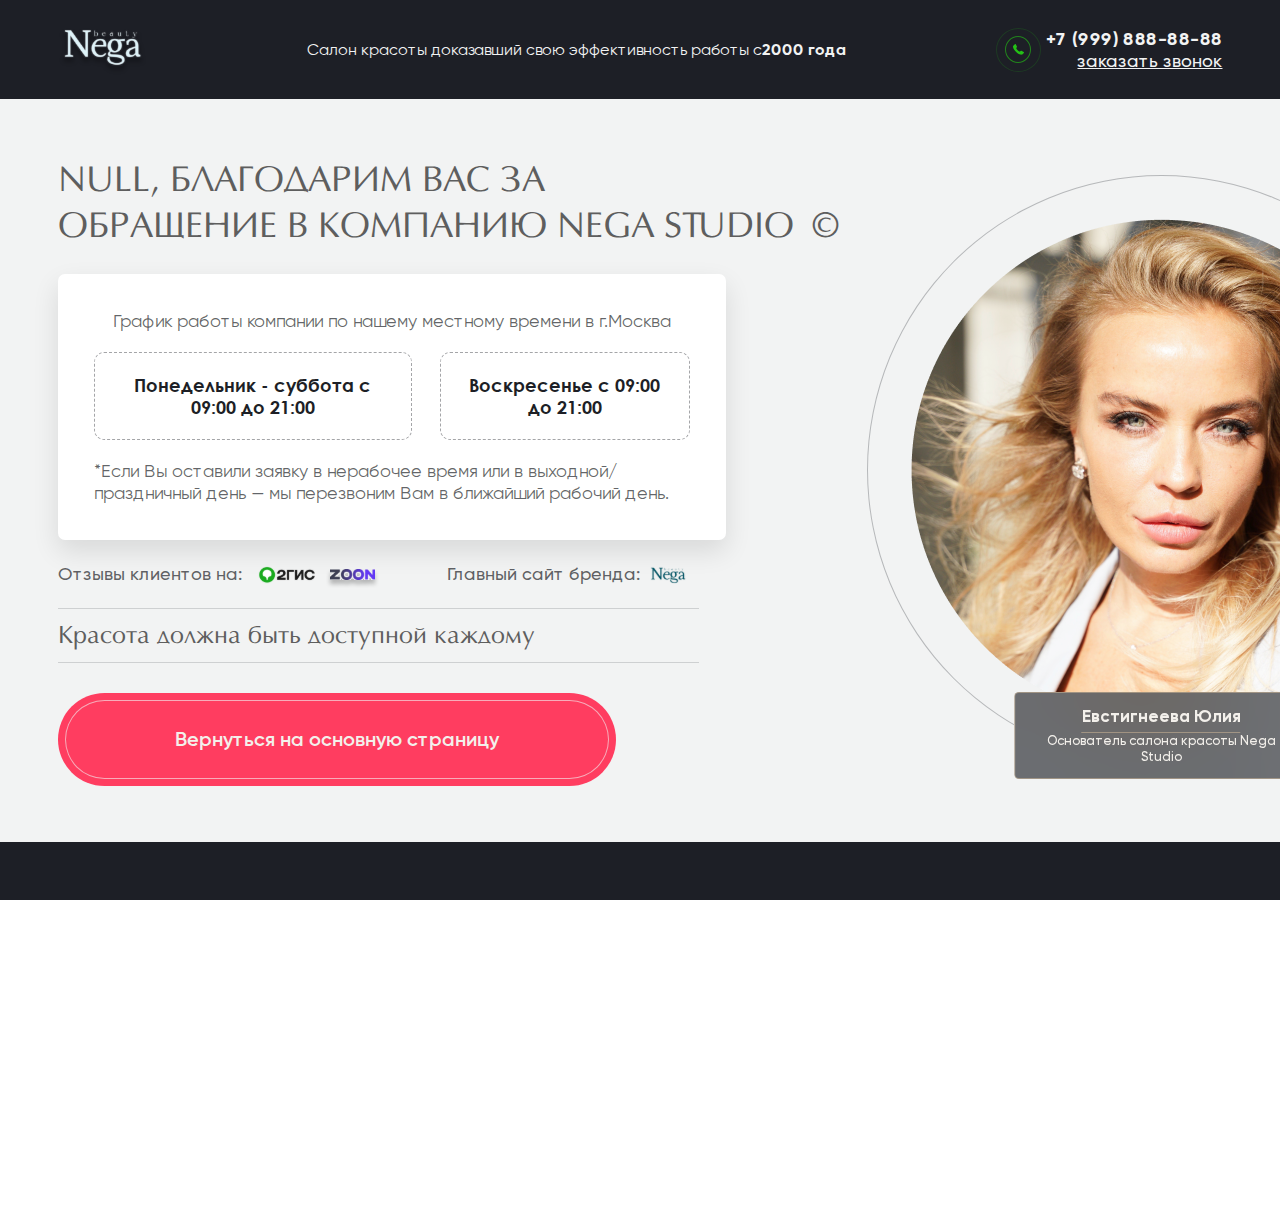
==== commit 98d152c8: "done" ====
--- a/thanks.html
+++ b/thanks.html
@@ -103,7 +103,7 @@
         <div class="container">
           <div class="footer__body">
             <div class="footer__top">
-              <p>Nega Studio ®,2000-2022 г.</p>
+              <p>Nega Studio ®,2000-<span class="date-now">2022 г.</span></p>
               <p>ООО «РИЧИ»,ИНН 123456789</p>
               <p>Россия, г. Москва</p>
             </div>
@@ -150,5 +150,6 @@
       </footer>
     </div>
     <script src="./js/thanks.js"></script>
+    <script src="./js/date.js"></script>
   </body>
 </html>
--- a/css/style.css
+++ b/css/style.css
@@ -30,7 +30,14 @@
   -webkit-font-smoothing: antialiased;
   -moz-osx-font-smoothing: grayscale;
 }
-
+.lock{
+  overflow: hidden;
+}
+body.popup{
+  height: 100vh;
+  overflow-y: hidden;
+  padding-right: 15px
+}
 .wrapper {
   width: 100%;
   min-height: 100%;
@@ -1183,6 +1190,25 @@
   background: url("../img/form/name.svg") 7px 15px no-repeat;
   padding-left: 34px;
 }
+.form__input:focus{
+  color: #000000;
+}
+.form__input.validate {
+  border-bottom: 1px solid red;
+  color: red;
+}
+.form__input.validate::-webkit-input-placeholder {
+  color: red;
+}
+.form__input.validate::-moz-placeholder {
+  color: red;
+}
+.form__input.validate:-moz-placeholder {
+  color: red;
+}
+.form__input.validate:-ms-input-placeholder {
+  color: red;
+}
 .btn__way {
   padding: 19px 67px 17px;
 }
@@ -1193,20 +1219,29 @@
   max-width: 1075px;
   margin: 0 auto;
 }
-.policy__tick {
+.form__policy img{
   margin-right: 5px;
 }
+
 .form__policy p {
   max-width: 267px;
   font-family: "gilroy-regular";
   font-size: 11px;
   line-height: 13px;
-
   color: rgba(82, 76, 73, 0.56);
+
+}
+.content__policy p{
+  max-width: 1075px;
+  color: rgba(255, 255, 255, 0.54);
+}
+.content__policy p span{
+  color: rgba(255, 255, 255, 0.54);
 }
 .politicy {
   color: #000;
   text-decoration: underline;
+  cursor: pointer;
 }
 .politicy:hover {
   text-decoration: none;
@@ -1552,6 +1587,9 @@
   }
 }
 @media (max-width: 600px) {
+  .statistic__body {
+    padding: 40px 0;
+  }
   .statistic__item-title {
     font-size: 16px;
     text-align: center;
@@ -2553,6 +2591,7 @@
 
   table th {
     font-size: 16px;
+    min-width: 115px;
   }
   table td {
     font-size: 15px;
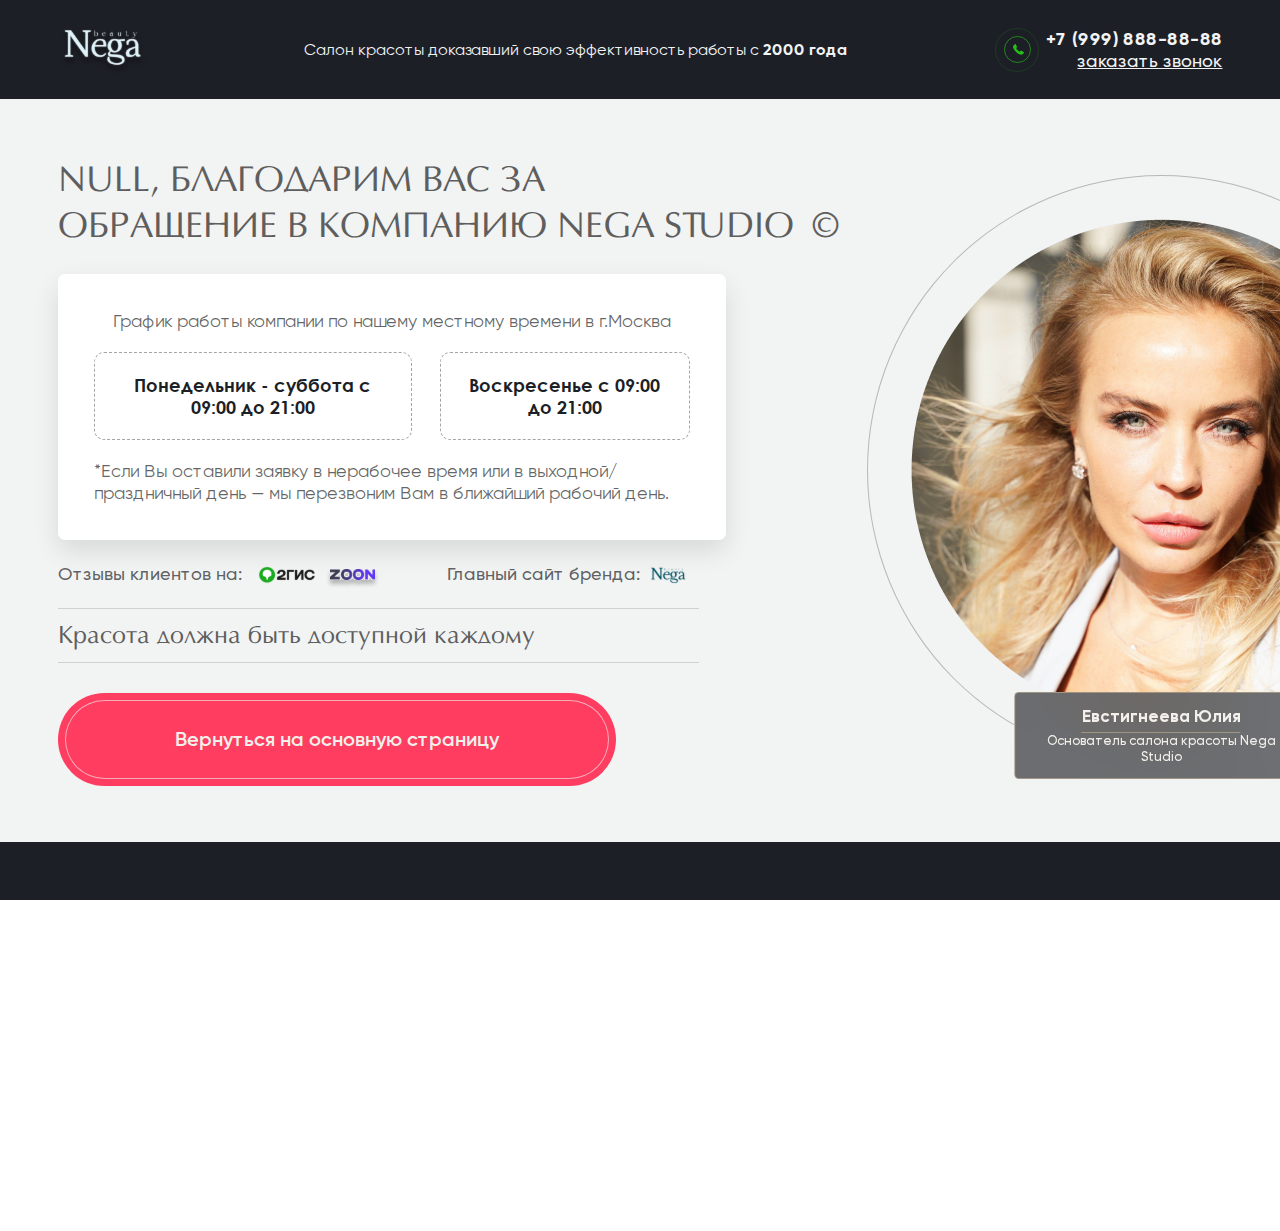
==== commit 8aae5863: "last" ====
--- a/thanks.html
+++ b/thanks.html
@@ -18,8 +18,7 @@
               <img src="./img/thanks/logo.svg" alt="logo" />
             </div>
             <div class="header__descr thanks__descr">
-              Салон красоты доказавший свою эффективность работы с
-              <span>2000 года</span>
+              Салон красоты доказавший свою эффективность работы с&nbsp;<span>2000 года</span>
             </div>
             <div class="phone__block">
               <div class="phone__block-img thanks__img">
@@ -47,7 +46,7 @@
               </h2>
               <div class="thanks__block">
                 <p class="block__chart">
-                  График работы компании по нашему местному времени в г.Москва
+                  График работы компании по&nbsp;нашему местному времени в&nbsp;г.Москва
                 </p>
                 <div class="thanks__block-list">
                   <div class="block__item">
--- a/css/style.css
+++ b/css/style.css
@@ -177,7 +177,7 @@
   align-items: center;
 }
 .phone__block-img {
-  width: 26px;
+  width: 27px;
   height: 27px;
   border-radius: 50%;
   border: 1px solid rgba(36, 192, 22, 0.63);
@@ -190,7 +190,7 @@
 }
 .phone__block-img::before {
   content: "";
-  width: 45px;
+  width: 44px;
   height: 44px;
   border-radius: 50%;
   border: 1px solid rgba(36, 192, 22, 0.17);
@@ -1176,13 +1176,16 @@
   font-style: italic;
   font-size: 16px;
   line-height: 19px;
+  color: rgba(82, 76, 73, 0.6);
+}
+.content__input{
   color: rgba(255, 255, 255, 0.7);
 }
 .form__input-phone {
   background: url("../img/form/phone.svg") 10px 18px no-repeat;
   padding-left: 36px;
 }
-.form__input-city {
+.form__input-email {
   background: url("../img/form/email.svg") 24px 20px no-repeat;
   padding-left: 53px;
 }
@@ -1242,6 +1245,9 @@
   color: #000;
   text-decoration: underline;
   cursor: pointer;
+}
+.footer__policy span{
+  color: #F2F4F3;
 }
 .politicy:hover {
   text-decoration: none;
@@ -2160,13 +2166,13 @@
   justify-content: center;
   height: 470px;
   overflow: hidden;
-  transition: all 0.2s ease-in;
+  transition: all .2s ease-out;
   position: relative;
 }
 .support__list.active {
   height: 100%;
   overflow: visible;
-  transition: all 0.2s ease-in;
+  transition: all .2s ease-out;
 }
 .support__list > * {
   flex: 0 1 50%;
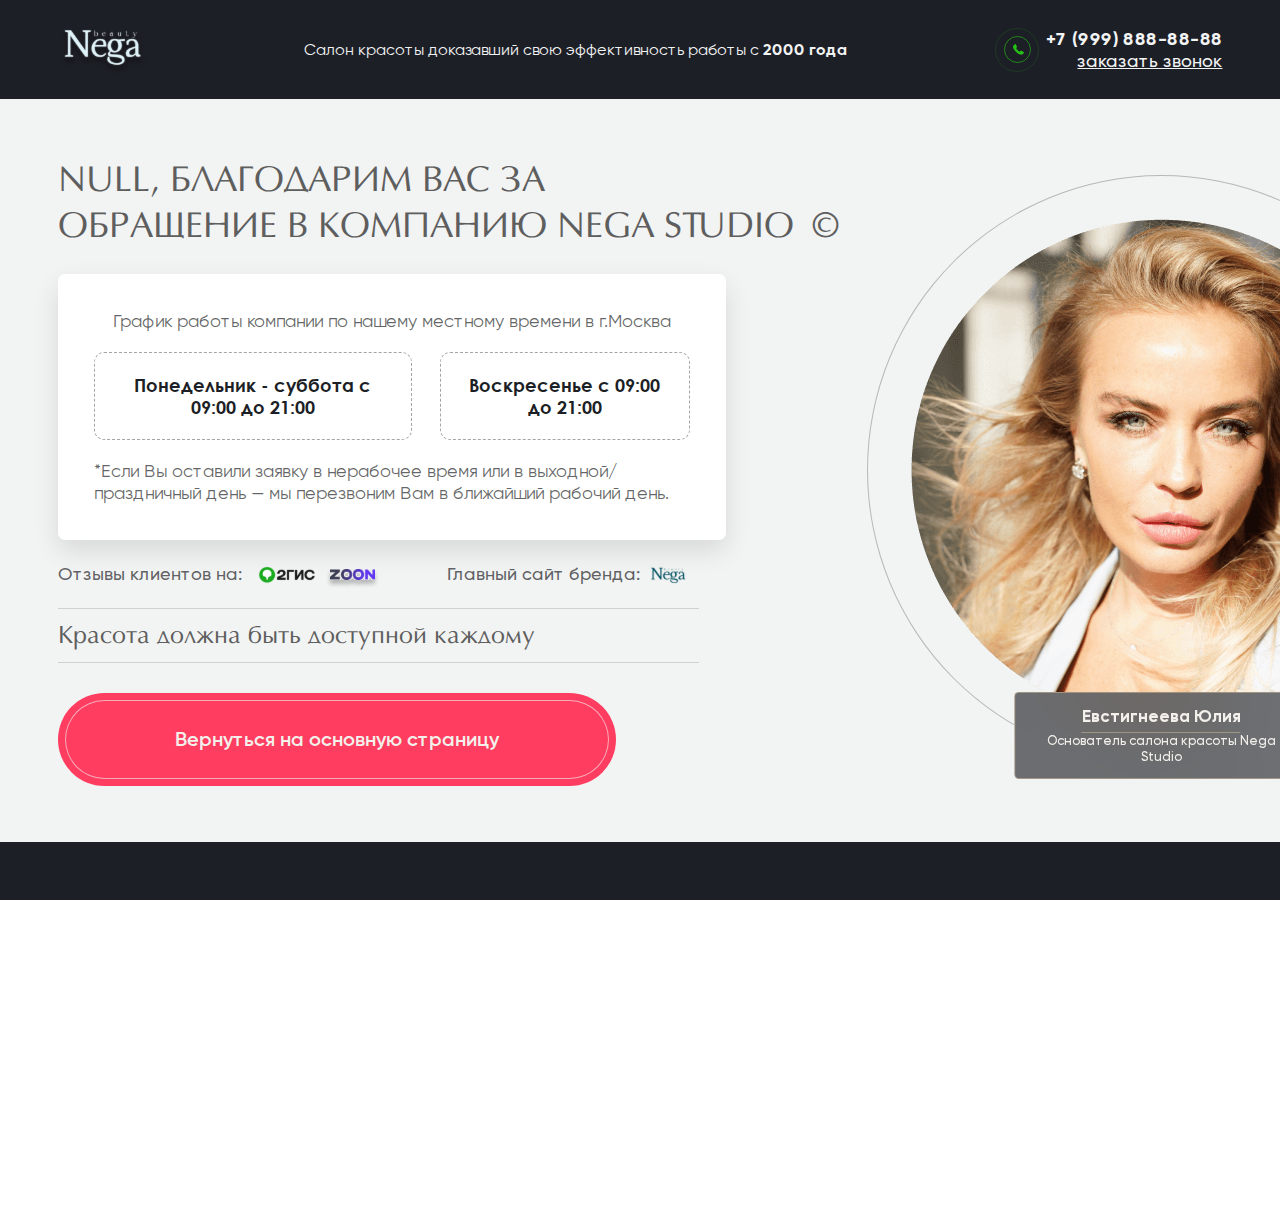
==== commit 01268746: "finally" ====
--- a/thanks.html
+++ b/thanks.html
@@ -4,6 +4,7 @@
     <meta charset="UTF-8" />
     <meta http-equiv="X-UA-Compatible" content="IE=edge" />
     <meta name="viewport" content="width=device-width, initial-scale=1.0" />
+    <link rel="shortcut icon" href="favicon.ico" type="image/x-icon" />
     <link rel="stylesheet" href="./css/reset.css" />
     <link rel="stylesheet" href="./css/style.css" />
     <link rel="stylesheet" href="./css/thanks.css" />
@@ -64,22 +65,24 @@
                 <div class="thanks__feedback">
                   <p class="thanks__feedback-descr">Отзывы клиентов на:</p>
                   <div class="thanks__feedback-icons">
-                    <img src="./img/thanks/2gis.svg" alt="2gis" />
-                    <img src="./img/thanks/zoon.svg" alt="zoon" class="zoon" />
+                    <a href="https://2gis.ru/moscow/branches/4504136498334385/firm/4504127908488837/37.602234%2C55.765062/tab/reviews?m=37.62017%2C55.753466%2F11" target="_blank"><img src="./img/thanks/2gis.svg" alt="2gis" /></a>
+                    <a href="https://zoon.ru/msk/beauty/salon_krasoty_nega_na_metro_mayakovskaya/" target="_blank"><img src="./img/thanks/zoon.svg" alt="zoon" class="zoon" /></a>
                   </div>
                 </div>
                 <div class="thanks__mainweb">
                   <div class="thanks__mainweb-descr">Главный сайт бренда:</div>
-                  <img src="./img/thanks/web.svg" alt="web" />
+                  <a href="http://nega-studio.com/" target="_blank"><img src="./img/thanks/web.svg" alt="web" /></a>
                 </div>
               </div>
               <div class="thanks__text">
                 Красота должна быть доступной каждому
               </div>
               <div class="btn__cover">
+                <a href="index.html">
                 <button class="btn thanks__btn">
                   Вернуться на основную страницу
                 </button>
+              </a>
               </div>
               <div class="thanks__circle">
                 <img
@@ -112,7 +115,7 @@
                 alt="logo"
                 class="footer__logo"
               />
-              <img src="./img/footer/vk.png" alt="vk" class="footer__vk" />
+              <a href="https://vk.com/public211336301" target="_blank"><img src="./img/footer/vk.png" alt="vk" class="footer__vk" /></a>
               <div class="footer__policy">
                 <span class="politicy">Политика конфиденциальности</span>
               </div>
--- a/css/style.css
+++ b/css/style.css
@@ -108,6 +108,7 @@
   border-radius: 85px;
   padding: 7px;
   display: inline-block;
+
 }
 
 .btn__cover:hover {
@@ -132,7 +133,59 @@
   text-align: center;
   color: #f3f0eb;
   padding: 26px 109px 25.5px;
-}
+  position: relative;
+  overflow: hidden;
+}
+.btn::after {
+	content: "";
+	margin-left: 60px;
+	width: 25px;
+	height: 300px;
+	background: -webkit-gradient(linear, left bottom, left top, from(#fff), to(rgba(255, 255, 255, 0.01)));
+	background: linear-gradient(0deg, #fff, rgba(255, 255, 255, 0.01));
+	-webkit-animation-delay: 0.05s;
+	animation-delay: 0.05s;
+	position: absolute;
+	-webkit-animation-timing-function: ease-in-out;
+	animation-timing-function: ease-in-out;
+	-webkit-transition: all 0.3s;
+	transition: all 0.3s;
+	-webkit-animation-name: slideme;
+	animation-name: slideme;
+	-webkit-animation-duration: 4s;
+	animation-duration: 4s;
+	-webkit-animation-iteration-count: infinite;
+	animation-iteration-count: infinite;
+	-webkit-transform: rotate(45deg);
+	transform: rotate(45deg);
+  position: absolute;
+  left: -90px;
+  top: -150px;
+	z-index: 0; 
+}
+	
+	@-webkit-keyframes slideme {
+		0% {
+		  left: -30px;
+		  margin-left: 0;
+		}
+		30%,
+		to {
+		  left: 110%;
+		  margin-left: 80px;
+		}
+	 }
+	 @keyframes slideme {
+		0% {
+		  left: -30px;
+		  margin-left: 0;
+		}
+		30%,
+		to {
+		  left: 110%;
+		  margin-left: 80px;
+		}
+	 }
 
 /* =================================================  header  ================================================ */
 .header {
@@ -3374,6 +3427,7 @@
 }
 .footer__vk {
   padding-bottom: 15px;
+  cursor: pointer;
 }
 .footer__policy {
   font-family: "gilroy-regular";
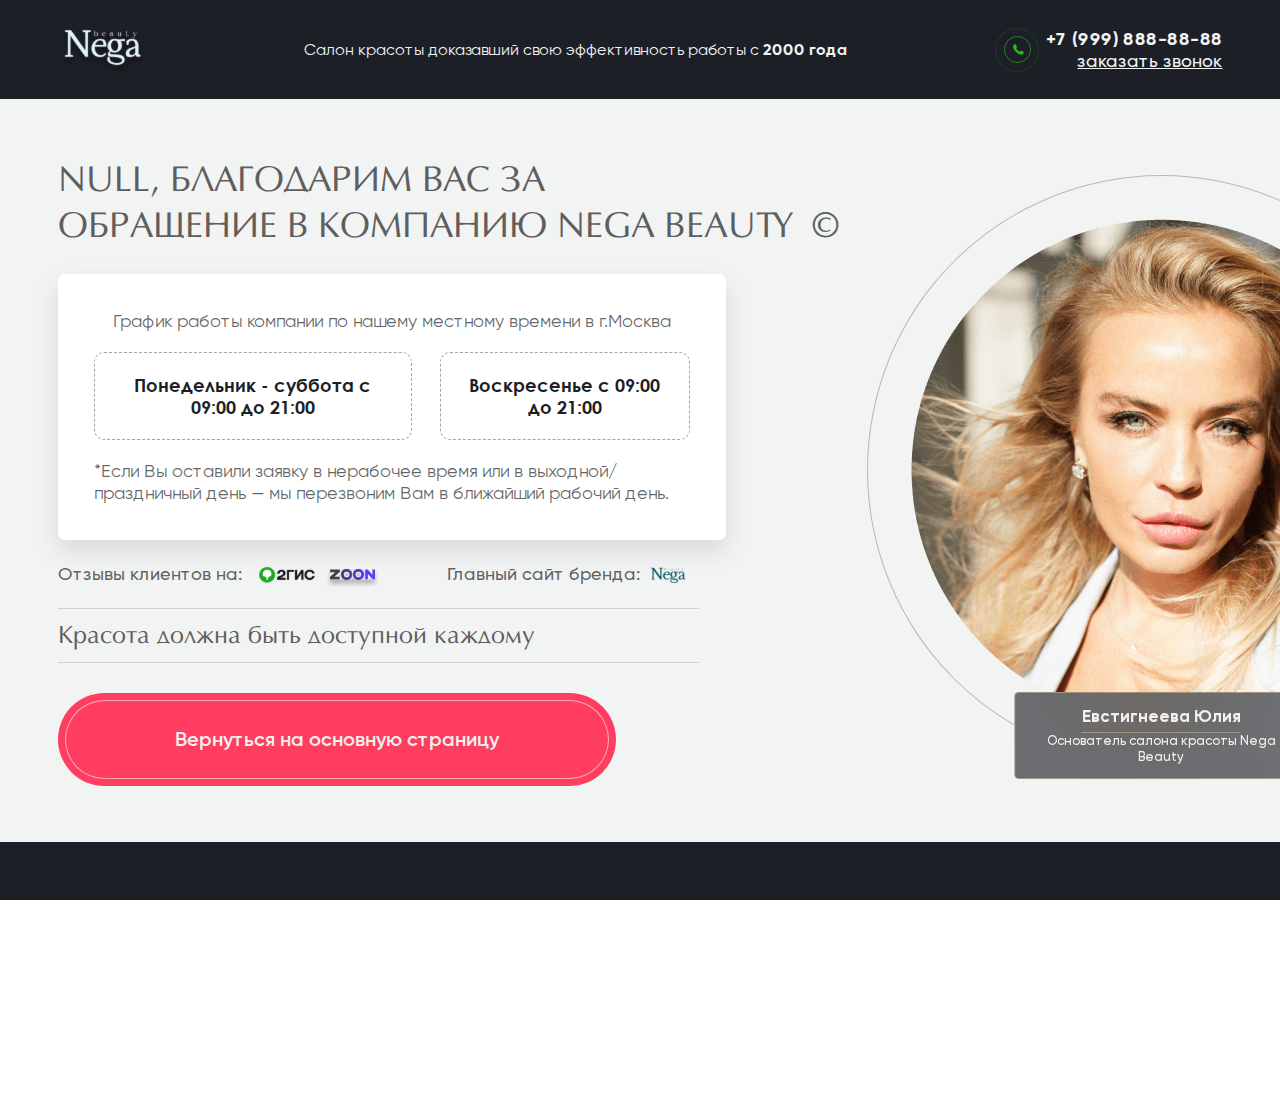
==== commit 6bd8a671: "changes" ====
--- a/thanks.html
+++ b/thanks.html
@@ -43,7 +43,7 @@
             <div class="thanks__body-content">
               <h2 class="thanks__title">
                 <span id="thanks-name">[Имя],</span> благодарим Вас за<br />обращение
-                в компанию Nega Studio&nbsp;&copy;
+                в компанию Nega Beauty&nbsp;&copy;
               </h2>
               <div class="thanks__block">
                 <p class="block__chart">
@@ -93,7 +93,7 @@
                 <div class="about__owner">
                   <div class="owner__title">Евстигнеева Юлия</div>
                   <div class="owner__descr">
-                    Основатель салона красоты <span>Nega Studio</span>
+                    Основатель салона красоты <span>Nega Beauty</span>
                   </div>
                 </div>
               </div>
@@ -105,7 +105,7 @@
         <div class="container">
           <div class="footer__body">
             <div class="footer__top">
-              <p>Nega Studio ®,2000-<span class="date-now">2022 г.</span></p>
+              <p>Nega Beauty ®,2000-<span class="date-now">2022 г.</span></p>
               <p>ООО «РИЧИ»,ИНН 123456789</p>
               <p>Россия, г. Москва</p>
             </div>
--- a/css/style.css
+++ b/css/style.css
@@ -30,13 +30,8 @@
   -webkit-font-smoothing: antialiased;
   -moz-osx-font-smoothing: grayscale;
 }
-.lock{
+.lock {
   overflow: hidden;
-}
-body.popup{
-  height: 100vh;
-  overflow-y: hidden;
-  padding-right: 15px
 }
 .wrapper {
   width: 100%;
@@ -108,7 +103,6 @@
   border-radius: 85px;
   padding: 7px;
   display: inline-block;
-
 }
 
 .btn__cover:hover {
@@ -137,55 +131,61 @@
   overflow: hidden;
 }
 .btn::after {
-	content: "";
-	margin-left: 60px;
-	width: 25px;
-	height: 300px;
-	background: -webkit-gradient(linear, left bottom, left top, from(#fff), to(rgba(255, 255, 255, 0.01)));
-	background: linear-gradient(0deg, #fff, rgba(255, 255, 255, 0.01));
-	-webkit-animation-delay: 0.05s;
-	animation-delay: 0.05s;
-	position: absolute;
-	-webkit-animation-timing-function: ease-in-out;
-	animation-timing-function: ease-in-out;
-	-webkit-transition: all 0.3s;
-	transition: all 0.3s;
-	-webkit-animation-name: slideme;
-	animation-name: slideme;
-	-webkit-animation-duration: 4s;
-	animation-duration: 4s;
-	-webkit-animation-iteration-count: infinite;
-	animation-iteration-count: infinite;
-	-webkit-transform: rotate(45deg);
-	transform: rotate(45deg);
+  content: "";
+  margin-left: 60px;
+  width: 25px;
+  height: 300px;
+  background: -webkit-gradient(
+    linear,
+    left bottom,
+    left top,
+    from(#fff),
+    to(rgba(255, 255, 255, 0.01))
+  );
+  background: linear-gradient(0deg, #fff, rgba(255, 255, 255, 0.01));
+  -webkit-animation-delay: 0.05s;
+  animation-delay: 0.05s;
+  position: absolute;
+  -webkit-animation-timing-function: ease-in-out;
+  animation-timing-function: ease-in-out;
+  -webkit-transition: all 0.3s;
+  transition: all 0.3s;
+  -webkit-animation-name: slideme;
+  animation-name: slideme;
+  -webkit-animation-duration: 4s;
+  animation-duration: 4s;
+  -webkit-animation-iteration-count: infinite;
+  animation-iteration-count: infinite;
+  -webkit-transform: rotate(45deg);
+  transform: rotate(45deg);
   position: absolute;
   left: -90px;
   top: -150px;
-	z-index: 0; 
-}
-	
-	@-webkit-keyframes slideme {
-		0% {
-		  left: -30px;
-		  margin-left: 0;
-		}
-		30%,
-		to {
-		  left: 110%;
-		  margin-left: 80px;
-		}
-	 }
-	 @keyframes slideme {
-		0% {
-		  left: -30px;
-		  margin-left: 0;
-		}
-		30%,
-		to {
-		  left: 110%;
-		  margin-left: 80px;
-		}
-	 }
+  z-index: 0;
+}
+
+@-webkit-keyframes slideme {
+  0% {
+    left: -30px;
+    margin-left: 0;
+  }
+  30%,
+  to {
+    left: 110%;
+    margin-left: 80px;
+  }
+}
+@keyframes slideme {
+  0% {
+    left: -30px;
+    margin-left: 0;
+  }
+  30%,
+  to {
+    left: 110%;
+    margin-left: 80px;
+  }
+}
 
 /* =================================================  header  ================================================ */
 .header {
@@ -332,6 +332,12 @@
   background: url("../img/main/effect.png") 0 0 / cover no-repeat,
     url("../img/main/owner.png") 100% 100% no-repeat,
     url("../img/main/back.png") 50% 50% / cover no-repeat;
+}
+@media (max-width: 1186px) {
+  .main {
+    background: url("../img/main/effect.png") 0 0 / cover no-repeat,
+      url("../img/main/back.png") 50% 50% / cover no-repeat;
+  }
 }
 .main__body {
   padding: 183px 0px 99px;
@@ -417,7 +423,10 @@
 .main__slider {
   display: none;
 }
-@media (max-width: 990px) {
+@media (max-width: 1023px) {
+  .main__body {
+    padding: 130px 0px 60px;
+  }
   .main__title {
     font-size: 32px;
   }
@@ -427,6 +436,11 @@
   }
   .main__list > *:not(:last-child) {
     margin-right: 30px;
+  }
+}
+@media (max-width: 890px) {
+  .main__title {
+    font-size: 29px;
   }
 }
 @media (max-width: 768px) {
@@ -1089,6 +1103,24 @@
     display: none;
   }
 }
+@media (max-width: 1023px) {
+  .history {
+    background: url("../img/history/back2.png") 100% 0 / cover no-repeat;
+  }
+  .history__body {
+    padding: 75px 0px 60px;
+}
+.history__title {
+  margin: 0 auto;
+  font-size: 28px;
+  text-align: center;
+}
+.history__list {
+  margin: 0 auto;
+  text-align: center;
+  max-width: 600px;
+}
+}
 @media (max-width: 768px) {
   .history__body {
     padding: 80px 0px 60px;
@@ -1231,7 +1263,7 @@
   line-height: 19px;
   color: rgba(82, 76, 73, 0.6);
 }
-.content__input{
+.content__input {
   color: rgba(255, 255, 255, 0.7);
 }
 .form__input-phone {
@@ -1246,7 +1278,7 @@
   background: url("../img/form/name.svg") 7px 15px no-repeat;
   padding-left: 34px;
 }
-.form__input:focus{
+.form__input:focus {
   color: #000000;
 }
 .form__input.validate {
@@ -1275,7 +1307,7 @@
   max-width: 1075px;
   margin: 0 auto;
 }
-.form__policy img{
+.form__policy img {
   margin-right: 5px;
 }
 
@@ -1285,13 +1317,12 @@
   font-size: 11px;
   line-height: 13px;
   color: rgba(82, 76, 73, 0.56);
-
-}
-.content__policy p{
+}
+.content__policy p {
   max-width: 1075px;
   color: rgba(255, 255, 255, 0.54);
 }
-.content__policy p span{
+.content__policy p span {
   color: rgba(255, 255, 255, 0.54);
 }
 .politicy {
@@ -1299,8 +1330,8 @@
   text-decoration: underline;
   cursor: pointer;
 }
-.footer__policy span{
-  color: #F2F4F3;
+.footer__policy span {
+  color: #f2f4f3;
 }
 .politicy:hover {
   text-decoration: none;
@@ -1619,18 +1650,34 @@
   max-width: 600px;
 }
 @media (max-width: 1023px) {
+  .statistic {
+    background:
+      url("../img/statistic/makeup.png") 100% 0 no-repeat, #f5f5f5;
+  }
   .statistic__body {
-    padding: 60px 0px 46px 270px;
-  }
+    padding: 60px 0px 46px;
+  }
+  .statistic__title {
+    text-align: center;
+    padding-bottom: 35px;
+    max-width: 600px;
+    margin: 0 auto;
+}
   .statistic__block {
     background: #fff;
     padding: 25px 35px;
+    max-width: 600px;
+    margin: 0 auto;
   }
   .statistic__item-title {
     font-size: 20px;
+    text-align: center;
+    margin: 0 auto
   }
   .statistic__item-descr {
     font-size: 16px;
+    margin: 0 auto;
+    text-align: center;
   }
 }
 @media (max-width: 767px) {
@@ -1642,13 +1689,10 @@
     text-align: center;
   }
   .statistic__body {
-    padding: 40px 0px 46px 30px;
+    padding: 40px 0px;
   }
 }
 @media (max-width: 600px) {
-  .statistic__body {
-    padding: 40px 0;
-  }
   .statistic__item-title {
     font-size: 16px;
     text-align: center;
@@ -2219,13 +2263,13 @@
   justify-content: center;
   height: 470px;
   overflow: hidden;
-  transition: all .2s ease-out;
+  transition: all 0.2s ease-out;
   position: relative;
 }
 .support__list.active {
   height: 100%;
   overflow: visible;
-  transition: all .2s ease-out;
+  transition: all 0.2s ease-out;
 }
 .support__list > * {
   flex: 0 1 50%;
@@ -2728,6 +2772,7 @@
   padding: 23px 0px;
   text-align: center;
   flex: 1 1 50%;
+  cursor: pointer;
 
   font-family: "gilroy-bold";
   font-size: 22px;
@@ -3300,6 +3345,11 @@
 /* ===========================================  run  ============================================== */
 .run {
   background: url("../img/run/run.png") 50% 0 / cover no-repeat;
+}
+@media (max-width: 1180px) {
+  .run {
+    background: url("../img/run/run.png") 0 0 / cover no-repeat;
+  }
 }
 .run__body {
   padding: 87px 0 72px;
@@ -3357,7 +3407,29 @@
   -webkit-mask-composite: destination-out;
   mask-composite: exclude;
 }
-
+@media (max-width: 1023px) {
+  .run__body {
+    padding: 60px 0px;
+}
+  .run__title {
+    margin: 0 auto;
+    text-align: center;
+    font-size: 26px;
+}
+.run__block{
+  margin: 0 auto 30px auto;
+}
+.run__open{
+  border: 1px solid rgba(29, 31, 38, 0.37);
+  border-radius: 10px;
+  margin: 0 auto 30px auto;
+  padding: 30px 15px;
+  text-align: center;
+}
+.run__open::before {
+  content: none;
+}
+}
 @media (max-width: 600px) {
   .run__body {
     padding: 40px 0;
@@ -3365,6 +3437,7 @@
   .run__title {
     text-align: center;
     padding-bottom: 20px;
+    font-size: 20px;
   }
   .run__title span {
     display: inline-block;
@@ -3382,12 +3455,9 @@
     font-size: 16px;
     text-align: center;
     margin-bottom: 25px;
-    border: 1px solid rgba(29, 31, 38, 0.37);
-    border-radius: 10px;
-  }
-  .run__open::before {
-    content: none;
-  }
+
+  }
+
 }
 
 /* ================================================= footer ======================================================== */
@@ -3396,7 +3466,7 @@
   background: #1d1f26;
 }
 .footer__body {
-  padding: 108px 0px;
+  padding: 50px 0px 50px;
   display: flex;
   justify-content: space-between;
   align-items: center;
@@ -3480,6 +3550,38 @@
   margin-right: 28px;
 }
 @media (max-width: 1023px) {
+  .footer__top p {
+    font-size: 15px;
+}
+.footer__top > *:not(:last-child) {
+  margin-bottom: 25px
+}
+.footer__middle img{
+  max-width: 100px;
+}
+.footer__policy {
+  font-size: 16px;
+  text-align: center;
+}
+.phone__block-img.footer {
+  margin-right: 15px;
+  margin-left: 0px;
+}
+.phone__block.footer{
+  justify-content: flex-end;
+}
+
+.f5__block img{
+  max-width: 35px;
+  margin-right: 10px;
+}
+.f5__descr {
+  max-width: 210px;
+  font-size: 16px;
+  text-align: right;
+}
+}
+@media (max-width: 768px) {
   .footer__body {
     padding: 40px 0px;
     display: flex;
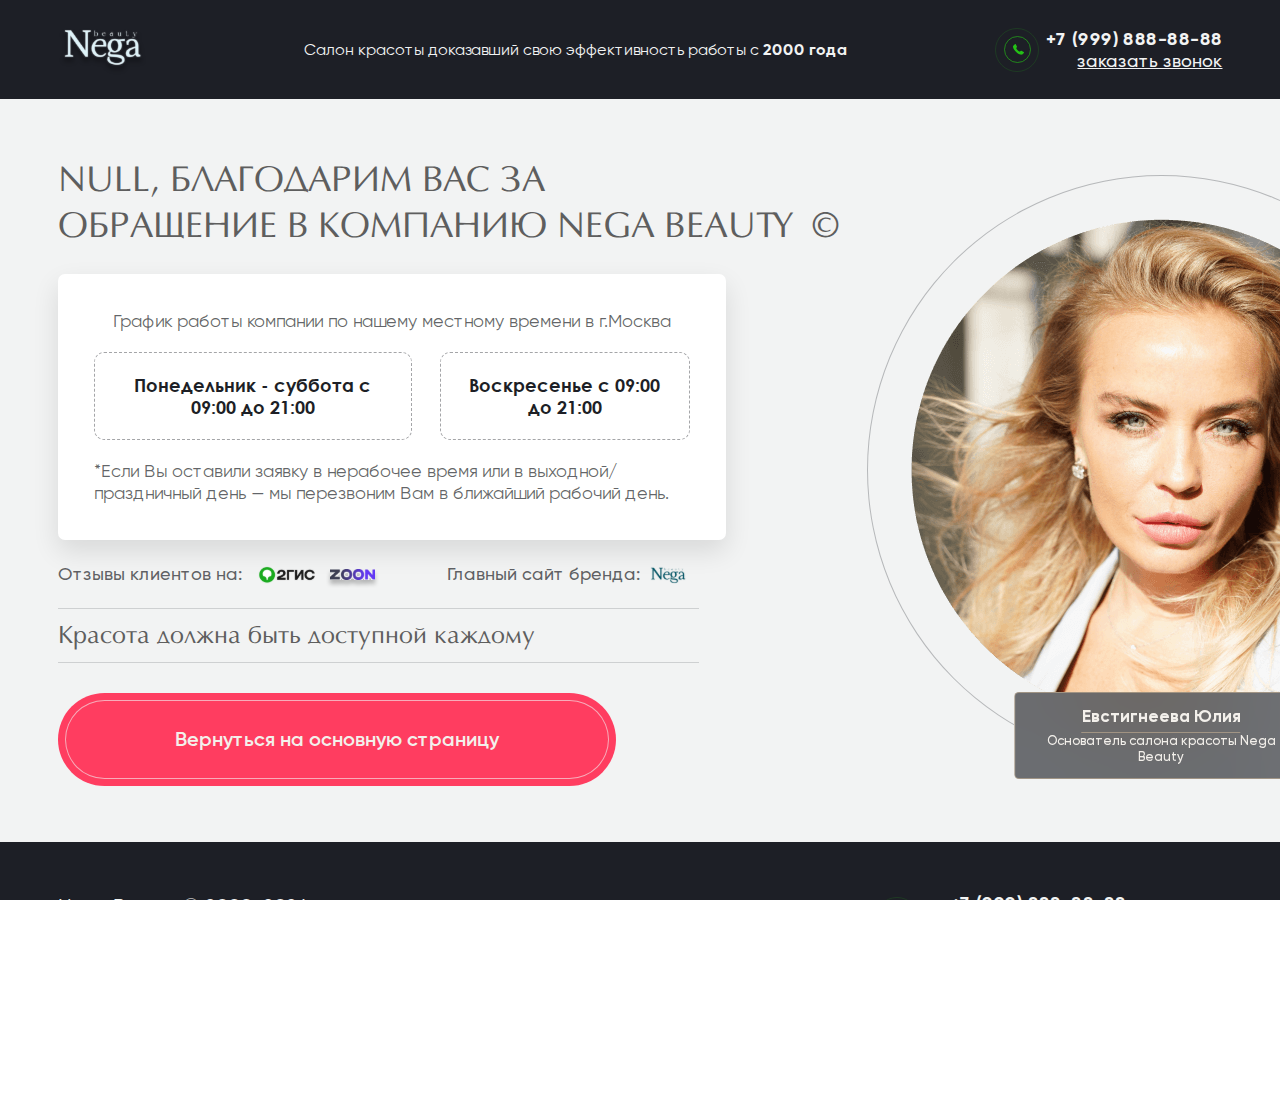
==== commit d6a66417: "fix" ====
--- a/thanks.html
+++ b/thanks.html
@@ -110,12 +110,13 @@
               <p>Россия, г. Москва</p>
             </div>
             <div class="footer__middle">
-              <img
+              <a href="https://nega-studio.com/" target="_blank">
+                <img
                 src="./img/footer/logo.png"
                 alt="logo"
                 class="footer__logo"
               />
-              <a href="https://vk.com/public211336301" target="_blank"><img src="./img/footer/vk.png" alt="vk" class="footer__vk" /></a>
+              </a>
               <div class="footer__policy">
                 <span class="politicy">Политика конфиденциальности</span>
               </div>
